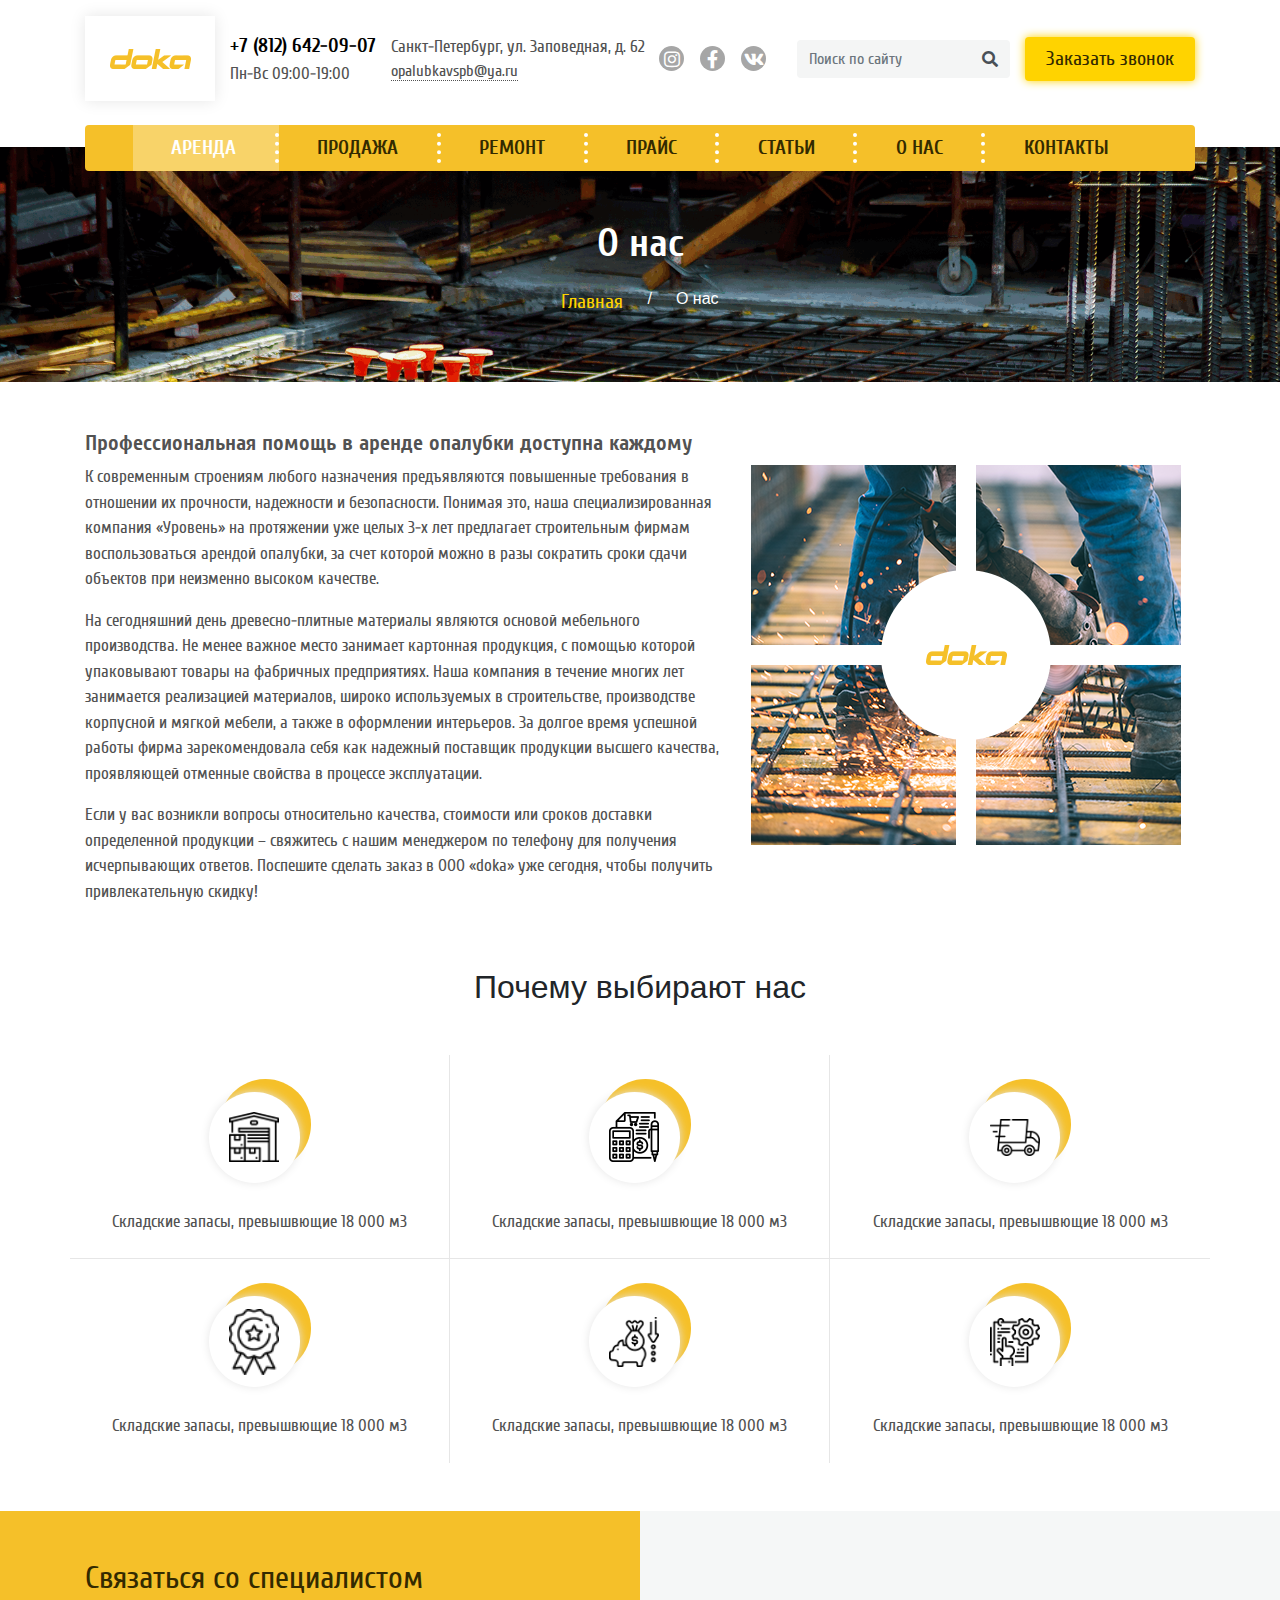
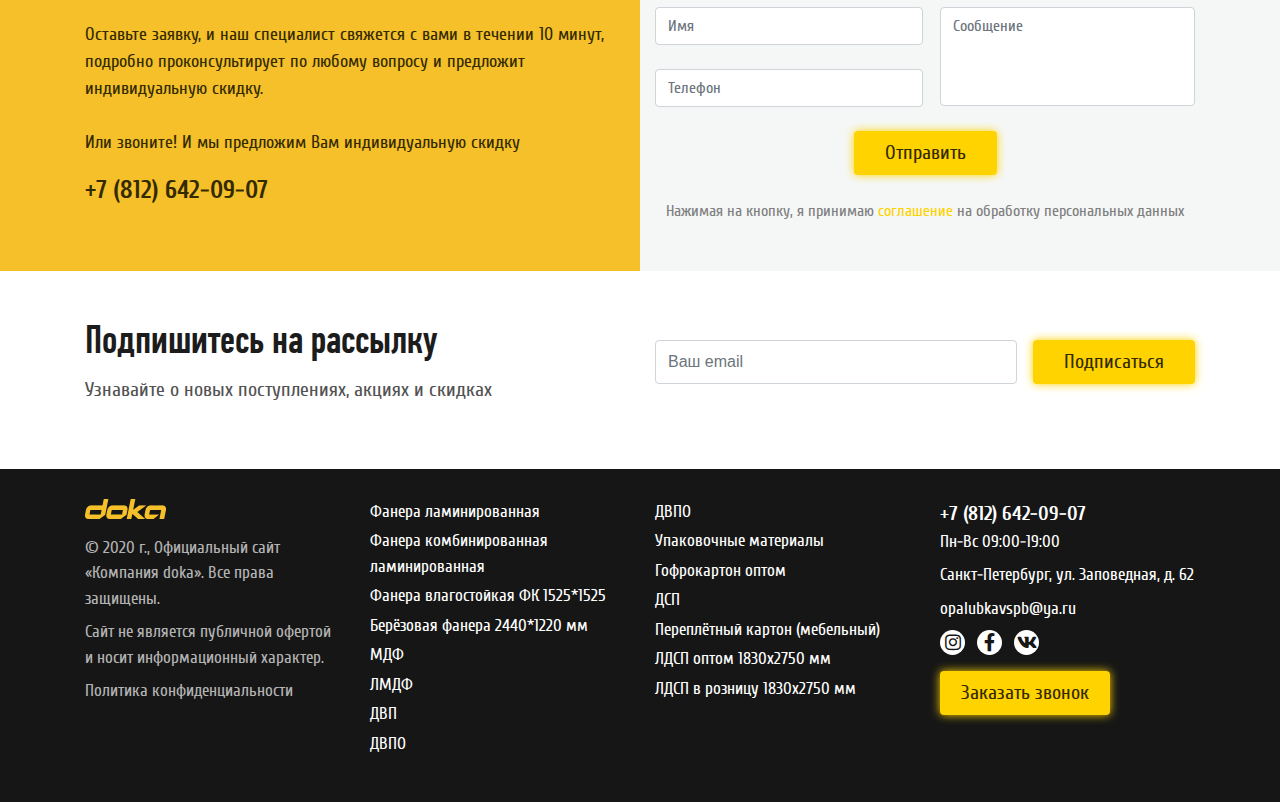
==== about_us.html @ 5339aeed "about v_1+" ====
<!DOCTYPE html>
<html lang="en">
<head>
    <meta charset="utf-8">
    <meta name="viewport" content="width=device-width, initial-scale=1, shrink-to-fit=no">
    <title>About Us</title>
    <link rel="stylesheet" href="css/bootstrap.min.css">
    <link rel="stylesheet" href="css/fonts.css">
    <link rel="stylesheet" href="css/font-awesome.css">
    <link rel="stylesheet" href="css/inner-header.css">
    <link rel="stylesheet" href="css/banner-inner.css">
    <link rel="stylesheet" href="css/text1.css">
    <link rel="stylesheet" href="css/icons.css">
    <link rel="stylesheet" href="css/contact-form.css">
    <link rel="stylesheet" href="css/subscribe.css">
    <link rel="stylesheet" href="css/footer.css">
    <link rel="stylesheet" href="css/media.css">
    <link rel="stylesheet" href="plugins/OwlCarousel2-2.3.4/dist/assets/owl.carousel.min.css">
    <script src="https://code.jquery.com/jquery-3.3.1.slim.min.js" integrity="sha384-q8i/X+965DzO0rT7abK41JStQIAqVgRVzpbzo5smXKp4YfRvH+8abtTE1Pi6jizo" crossorigin="anonymous"></script>
    <script src="https://cdnjs.cloudflare.com/ajax/libs/popper.js/1.14.3/umd/popper.min.js" integrity="sha384-ZMP7rVo3mIykV+2+9J3UJ46jBk0WLaUAdn689aCwoqbBJiSnjAK/l8WvCWPIPm49" crossorigin="anonymous"></script>
</head>
<body>
<header>
    <div class="container">
        <div class="d-flex justify-content-between flex-wrap flex-row flex-column flex-xl-row flex-lg-row flex-md-row mb-3 pt-3">
            <div class="header-inner-logo mb-2">
                <img src="img/header-logo-inner.png" alt="logo" class="img-fluid mx-auto d-block">
            </div>
            <div class="align-self-center mb-2">
                <a href="tel:+7 (812) 642-09-07" class="number-head text-decoration-none">+7 (812) 642-09-07</a>
                <p class="mb-0">Пн-Вс 09:00-19:00</p>
            </div>
            <div class="align-self-center mb-2 text-center text-xl-left text-lg-left text-md-left">
                <p class="mb-0 ">Санкт-Петербург, ул. Заповедная, д. 62</p>
                <a href="mailto:opalubkavspb@ya.ru" class="link-grey-header-dots mt-1">opalubkavspb@ya.ru</a>
            </div>
            <div class="align-self-center mb-2">
                <ul class="list-unstyled list-inline d-flex align-items-center mb-0 flex-grow-1 flex-shrink-1  justify-content-xl-end justify-content-lg-end">
                    <li class="list-inline-item header-inner-social-links d-flex align-items-center justify-content-center mr-3">
                        <a href="#"><i class="fab fa-instagram "></i></a>
                    </li>
                    <li class="list-inline-item header-inner-social-links d-flex align-items-center justify-content-center mr-3">
                        <a href="#"><i class="fab fa-facebook-f "></i></a>
                    </li>
                    <li class="list-inline-item header-inner-social-links d-flex align-items-center justify-content-center mr-3">
                        <a href="#"><i class="fab fa-vk "></i></a>
                    </li>
                </ul>
            </div>
            <div class="align-self-center mb-2">
                <form class="form-inline my-2 my-lg-0 flex-grow-1 flex-shrink-1">
                    <div class="input-group md-form form-sm form-2 pl-0 w-100">
                        <input class="form-control my-0 py-1 amber-border" type="text" placeholder="Поиск по сайту" aria-label="Поиск по сайту">
                        <div class="input-group-append">
                            <span class="input-group-text amber lighten-3" id="search">
                                <i class="fas fa-search text-grey" aria-hidden="true"></i>
                            </span>
                        </div>
                    </div>
                </form>
            </div>
            <div class="align-self-center mb-2">
                <button class="btn btn-get-call ml-lg-auto float-lg-right float-md-none float-sm-none float-xs-none" >
                    Заказать звонок
                </button>
            </div>
        </div>

    </div>
</header>
<!--Section Banner-inner-->
<section class="section-banner-inner position-relative" >
    <div class="overlay"></div>
    <div class="container">
        <div class="nav-wrap rounded">
            <nav class="navbar-expand-md top-menu rounded justify-content-around pl-5 pr-5">
                <button class="navbar-toggler" type="button" data-toggle="collapse" data-target="#navbarTogglerHeader3" aria-controls="navbarTogglerHeader2" aria-expanded="false" aria-label="Toggle navigation">
                    <i class="fas fa-bars"></i>
                </button>
                <ul class="nav collapse navbar-collapse" id="navbarTogglerHeader3">
                    <li class="nav-item pt-2 pb-2 active">
                        <a href="#" class="nav-link mx-auto p-0">Аренда</a>
                    </li>
                    <li class="nav-item pt-2 pb-2">
                        <a href="#" class="nav-link mx-auto p-0">Продажа</a>
                    </li>
                    <li class="nav-item pt-2 pb-2">
                        <a href="#" class="nav-link mx-auto p-0">Ремонт</a>
                    </li>
                    <li class="nav-item pt-2 pb-2">
                        <a href="#" class="nav-link mx-auto p-0">Прайс</a>
                    </li>
                    <li class="nav-item pt-2 pb-2">
                        <a href="#" class="nav-link mx-auto p-0">Статьи</a>
                    </li>
                    <li class="nav-item pt-2 pb-2">
                        <a href="#" class="nav-link mx-auto p-0">О нас</a>
                    </li>
                    <li class="nav-item pt-2 pb-2">
                        <a href="#" class="nav-link mx-auto p-0">Контакты</a>
                    </li>
                </ul>

            </nav>
        </div>
        <h2 class="text-center mt-5">О нас</h2>
        <ol class="breadcrumb justify-content-center breadcrumb-banner">
            <li class="breadcrumb-item mr-3"><a href="#">Главная</a></li>
            <li class="breadcrumb-item active">О нас</li>
        </ol>
    </div>

</section>
<!--Section Banner-inner END-->

<!--SECTION Text-->
<section class="text">
    <div class="container mt-5">
        <h4>Профессиональная помощь в аренде опалубки доступна каждому</h4>
        <div class="row mb-5">
            <div class="col-xl-7">
                <p>К современным строениям любого назначения предъявляются повышенные требования в отношении их прочности, надежности и безопасности. Понимая это, наша специализированная компания «Уровень» на протяжении уже целых 3-х лет предлагает строительным фирмам воспользоваться арендой опалубки, за счет которой можно в разы сократить сроки сдачи объектов при неизменно высоком качестве.</p>
                <p>На сегодняшний день древесно-плитные материалы являются основой мебельного производства. Не менее важное место занимает картонная продукция, с помощью которой упаковывают товары на фабричных предприятиях. Наша компания в течение многих лет занимается реализацией материалов, широко используемых в строительстве, производстве корпусной и мягкой мебели, а также в оформлении интерьеров. За долгое время успешной работы фирма зарекомендовала себя как надежный поставщик продукции высшего качества, проявляющей отменные свойства в процессе эксплуатации.</p>
                <p>Если у вас возникли вопросы относительно качества, стоимости или сроков доставки определенной продукции – свяжитесь с нашим менеджером по телефону для получения исчерпывающих ответов. Поспешите сделать заказ в ООО «doka» уже сегодня, чтобы получить привлекательную скидку!</p>
            </div>
            <div class="col-xl-5">
                <img src="img/text2.png" alt="doka" class="img-fluid">
            </div>
        </div>
    </div>
</section>
<!--SECTION Text END-->

<!--SECTION Icons-->
<section class="section-icons">
    <div class="container mt-5 mb-5">
        <h2 class="text-center mt-5 mb-5">Почему выбирают нас</h2>
        <div class="row mt-4">
            <div class="icons-centered-border col-xl-12 col-md-6">
                <div class="row">
                    <div class="col-xl-4 col-lg-12 col-md-12 col-sm-12">
                        <div class="circle-container mx-auto position-relative mt-4">
                            <div class="circle-yellow"></div>
                            <div class="circle-white">
                                <img src="img/icon-1.png" alt="icon" class="d-block mx-auto my-auto">
                            </div>
                        </div>
                        <p class="text-center mb-4">Складские запасы, превышвющие 18 000 м3</p>
                    </div>
                    <div class="col-xl-4 col-lg-12 col-md-12 col-sm-12">
                        <div class="circle-container mx-auto position-relative mt-4">
                            <div class="circle-yellow"></div>
                            <div class="circle-white">
                                <img src="img/icon-2.png" alt="icon" class="d-block mx-auto my-auto">
                            </div>
                        </div>
                        <p class="text-center mb-4">Складские запасы, превышвющие 18 000 м3</p>
                    </div>
                    <div class="col-xl-4 col-lg-12 col-md-12 col-sm-12">
                        <div class="circle-container mx-auto position-relative mt-4">
                            <div class="circle-yellow"></div>
                            <div class="circle-white">
                                <img src="img/icon-3.png" alt="icon" class="d-block mx-auto my-auto">
                            </div>
                        </div>
                        <p class="text-center mb-4">Складские запасы, превышвющие 18 000 м3</p>
                    </div>
                </div>

            </div>

            <div class="icons-centered-border col-xl-12 col-md-6">
                <div class="row">
                    <div class="col-xl-4 col-lg-12 col-md-12 col-sm-12">
                        <div class="circle-container mx-auto position-relative mt-4">
                            <div class="circle-yellow"></div>
                            <div class="circle-white">
                                <img src="img/icon-4.png" alt="icon" class="d-block mx-auto my-auto">
                            </div>
                        </div>
                        <p class="text-center mb-4">Складские запасы, превышвющие 18 000 м3</p>
                    </div>
                    <div class="col-xl-4 col-lg-12 col-md-12 col-sm-12">
                        <div class="circle-container mx-auto position-relative mt-4">
                            <div class="circle-yellow"></div>
                            <div class="circle-white">
                                <img src="img/icon-5.png" alt="icon" class="d-block mx-auto my-auto">
                            </div>
                        </div>
                        <p class="text-center mb-4">Складские запасы, превышвющие 18 000 м3</p>
                    </div>
                    <div class="col-xl-4 col-lg-12 col-md-12 col-sm-12">
                        <div class="circle-container mx-auto position-relative mt-4">
                            <div class="circle-yellow"></div>
                            <div class="circle-white">
                                <img src="img/icon-6.png" alt="icon" class="d-block mx-auto my-auto">
                            </div>
                        </div>
                        <p class="text-center mb-4">Складские запасы, превышвющие 18 000 м3</p>
                    </div>
                </div>
            </div>
        </div>
    </div>
</section>
<!--SECTION Icons END-->

<!--SECTION Contact-form-->
<section class="section-contact-form">
    <div class="container">
        <div class="row">
            <div class="col-xl-6 col-lg-6 col-md-6 col-sm-12 cf-yellow">
                <h2 class="mt-5 mb-4">Связаться со специалистом</h2>
                <p class="mb-3">Оставьте  заявку, и наш специалист свяжется с вами в течении 10 минут, подробно проконсультирует по любому вопросу и предложит индивидуальную скидку.
                    <br><br>
                    Или звоните! И мы предложим Вам индивидуальную скидку
                </p>
                <p class="mb-5"><b>+7 (812) 642-09-07</b></p>
            </div>
            <div class="col-xl-6 col-lg-6 col-md-6 col-sm-12 cf-white  mt-sm-5 mt-xs-5">
                <form action="/action_page.php" class="mt-5 mb-5">
                    <div class="row justify-content-around">
                        <div class="col-xl-6">
                            <div class="form-group mb-4">
                                <input type="text" class="form-control" id="name" placeholder="Имя">
                            </div>
                            <div class="form-group mt-4">
                                <input type="text" class="form-control" id="phone" placeholder="Телефон">
                            </div>
                        </div>
                        <div class="col-xl-6">
                            <div class="form-group">
                                <textarea class="form-control" id="comment" rows="3" placeholder="Сообщение"></textarea>
                            </div>
                        </div>
                    </div>
                    <button type="submit" class="btn btn-contact-form d-block mx-auto mt-2 mb-4">Отправить</button>
                    <p>Нажимая на кнопку, я принимаю <a href="#">соглашение</a> на обработку персональных данных</p>
                </form>


            </div>
        </div>
    </div>
</section>
<!--SECTION Contact-form END-->

<!--SECTION Subscribe-->
<section class="section-subscribe pt-5 pb-5">
    <div class="container">
        <div class="row">
            <div class="col-xl-6">
                <h2>Подпишитесь на рассылку</h2>
                <p>Узнавайте о новых поступлениях, акциях и скидках</p>
            </div>
            <div class="col-xl-6  align-self-center">
                <form action="/" class="form">
                    <div class="input-group">
                        <input name="email" type="email" class="form-control rounded" id="email" placeholder="Ваш email">
                        <button type="submit" class="btn btn-subscribe ml-3">Подписаться</button>
                    </div>
                    <div class="form-group">

                    </div>
                </form>
            </div>
        </div>



    </div>
</section>
<!--SECTION Subscribe END-->

<footer class="page-footer">
    <div class="container">
        <div class="row">
            <div class="col-lg-3 footer-company">
                <img src="img/logo-footer.png" alt="logo" class="footer-logo mb-3" width="81" height="20">
                <p class="mb-2">© 2020 г., Официальный сайт «Компания doka». Все права защищены.</p>
                <p class="mb-2">Сайт не является публичной офертой и носит информационный характер.</p>
                <p class="mb-2">Политика конфиденциальности</p>
            </div>
            <div class="col-lg-3">

                <ul class="list-unstyled white-to-yellow">
                    <li class="mb-1">
                        <a href="#!">Фанера ламинированная</a>
                    </li>
                    <li class="mb-1">
                        <a href="#!">Фанера комбинированная ламинированная</a>
                    </li>
                    <li class="mb-1">
                        <a href="#!">Фанера влагостойкая ФК 1525*1525</a>
                    </li>
                    <li class="mb-1">
                        <a href="#!">Берёзовая фанера 2440*1220 мм</a>
                    </li>
                    <li class="mb-1">
                        <a href="#!">МДФ</a>
                    </li>
                    <li class="mb-1">
                        <a href="#!">ЛМДФ</a>
                    </li>
                    <li class="mb-1">
                        <a href="#!">ДВП</a>
                    </li>
                    <li class="mb-1">
                        <a href="#!">ДВПО</a>
                    </li>
                </ul>
            </div>
            <div class="col-lg-3">

                <ul class="list-unstyled white-to-yellow">
                    <li class="mb-1">
                        <a href="#!">ДВПО</a>
                    </li>
                    <li class="mb-1">
                        <a href="#!">Упаковочные материалы</a>
                    </li>
                    <li class="mb-1">
                        <a href="#!">Гофрокартон оптом</a>
                    </li>
                    <li class="mb-1">
                        <a href="#!">ДСП</a>
                    </li>
                    <li class="mb-1">
                        <a href="#!">Переплётный картон (мебельный)</a>
                    </li>
                    <li class="mb-1">
                        <a href="#!">ЛДСП оптом 1830х2750 мм</a>
                    </li>
                    <li class="mb-1">
                        <a href="#!">ЛДСП в розницу 1830х2750 мм</a>
                    </li>
                </ul>
            </div>
            <div class="col-lg-3">
                <a href="tel:+7 (812) 642-09-07" class="mb-2 number text-decoration-none">+7 (812) 642-09-07</a>
                <p class="mb-2">Пн-Вс 09:00-19:00</p>
                <p class="mb-2">Санкт-Петербург, ул. Заповедная, д. 62</p>
                <p class="mb-2 yellow-to-white"><a href="mailto:opalubkavspb@ya.ru">opalubkavspb@ya.ru</a></p>
                <ul class="list-unstyled list-inline mb-3">
                    <li class="list-inline-item footer-social-links d-inline-flex align-items-center justify-content-center">
                        <a href="#" ><i class="fab fa-instagram "></i></a>
                    </li>
                    <li class="list-inline-item footer-social-links d-inline-flex align-items-center justify-content-center">
                        <a href="#"><i class="fab fa-facebook-f "></i></a>
                    </li>
                    <li class="list-inline-item footer-social-links d-inline-flex align-items-center justify-content-center">
                        <a href="#"><i class="fab fa-vk "></i></a>
                    </li>
                </ul>
                <p>
                    <button class="btn btn-get-call">
                        Заказать звонок
                    </button>
                </p>
            </div>
        </div>
    </div>
</footer>
<script src="plugins/OwlCarousel2-2.3.4/dist/owl.carousel.min.js"></script>
<script type="application/javascript" src="plugins/slick-1.8.1/slick/slick.min.js"></script>
<script type="application/javascript" src="js/bootstrap.min.js"></script>
<script type="application/javascript" src="js/owl-sliderds.js"></script>
<script type="application/javascript" src="js/collapse.js"></script>
<script type="application/javascript" src="js/slick-sliders.js"></script>
<script type="application/javascript" src="js/fieldsets.js"></script>
<script type="application/javascript" src="js/nav-concat.js"></script>
</body>
</html>
---- css/fonts.css ----
@font-face {
    font-family: 'Cuprum';
    src: url('../fonts/Cuprum-BoldItalic.eot');
    src: url('../fonts/Cuprum-BoldItalic.eot?#iefix') format('embedded-opentype'),
        url('../fonts/Cuprum-BoldItalic.woff2') format('woff2'),
        url('../fonts/Cuprum-BoldItalic.woff') format('woff'),
        url('../fonts/Cuprum-BoldItalic.ttf') format('truetype'),
        url('../fonts/Cuprum-BoldItalic.svg#Cuprum-BoldItalic') format('svg');
    font-weight: bold;
    font-style: italic;
    font-display: swap;
}

@font-face {
    font-family: 'Cuprum';
    src: url('../fonts/Cuprum-Bold.eot');
    src: url('../fonts/Cuprum-Bold.eot?#iefix') format('embedded-opentype'),
        url('../fonts/Cuprum-Bold.woff2') format('woff2'),
        url('../fonts/Cuprum-Bold.woff') format('woff'),
        url('../fonts/Cuprum-Bold.ttf') format('truetype'),
        url('../fonts/Cuprum-Bold.svg#Cuprum-Bold') format('svg');
    font-weight: bold;
    font-style: normal;
    font-display: swap;
}

@font-face {
    font-family: 'Cuprum';
    src: url('../fonts/Cuprum-Italic.eot');
    src: url('../fonts/Cuprum-Italic.eot?#iefix') format('embedded-opentype'),
        url('../fonts/Cuprum-Italic.woff2') format('woff2'),
        url('../fonts/Cuprum-Italic.woff') format('woff'),
        url('../fonts/Cuprum-Italic.ttf') format('truetype'),
        url('../fonts/Cuprum-Italic.svg#Cuprum-Italic') format('svg');
    font-weight: normal;
    font-style: italic;
    font-display: swap;
}

@font-face {
    font-family: 'Cuprum';
    src: url('../fonts/Cuprum.eot');
    src: url('../fonts/Cuprum.eot?#iefix') format('embedded-opentype'),
        url('../fonts/Cuprum.woff2') format('woff2'),
        url('../fonts/Cuprum.woff') format('woff'),
        url('../fonts/Cuprum.ttf') format('truetype'),
        url('../fonts/Cuprum.svg#Cuprum') format('svg');
    font-weight: normal;
    font-style: normal;
    font-display: swap;
}

@font-face {
    font-family: 'PF Din Text Comp Pro';
    src: url('../fonts/PFDinTextCompPro-Bold.eot');
    src: url('../fonts/PFDinTextCompPro-Bold.eot?#iefix') format('embedded-opentype'),
        url('../fonts/PFDinTextCompPro-Bold.woff2') format('woff2'),
        url('../fonts/PFDinTextCompPro-Bold.woff') format('woff'),
        url('../fonts/PFDinTextCompPro-Bold.ttf') format('truetype'),
        url('../fonts/PFDinTextCompPro-Bold.svg#PFDinTextCompPro-Bold') format('svg');
    font-weight: bold;
    font-style: normal;
    font-display: swap;
}

@font-face {
    font-family: 'PF Din Text Comp Pro';
    src: url('../fonts/PFDinTextCompPro-Light.eot');
    src: url('../fonts/PFDinTextCompPro-Light.eot?#iefix') format('embedded-opentype'),
        url('../fonts/PFDinTextCompPro-Light.woff2') format('woff2'),
        url('../fonts/PFDinTextCompPro-Light.woff') format('woff'),
        url('../fonts/PFDinTextCompPro-Light.ttf') format('truetype'),
        url('../fonts/PFDinTextCompPro-Light.svg#PFDinTextCompPro-Light') format('svg');
    font-weight: 300;
    font-style: normal;
    font-display: swap;
}

@font-face {
    font-family: 'PF Din Text Comp Pro';
    src: url('../fonts/PFDinTextCompPro-LightItalic.eot');
    src: url('../fonts/PFDinTextCompPro-LightItalic.eot?#iefix') format('embedded-opentype'),
        url('../fonts/PFDinTextCompPro-LightItalic.woff2') format('woff2'),
        url('../fonts/PFDinTextCompPro-LightItalic.woff') format('woff'),
        url('../fonts/PFDinTextCompPro-LightItalic.ttf') format('truetype'),
        url('../fonts/PFDinTextCompPro-LightItalic.svg#PFDinTextCompPro-LightItalic') format('svg');
    font-weight: 300;
    font-style: italic;
    font-display: swap;
}

@font-face {
    font-family: 'PF Din Text Comp Pro';
    src: url('../fonts/PFDinTextCompPro-Italic.eot');
    src: url('../fonts/PFDinTextCompPro-Italic.eot?#iefix') format('embedded-opentype'),
        url('../fonts/PFDinTextCompPro-Italic.woff2') format('woff2'),
        url('../fonts/PFDinTextCompPro-Italic.woff') format('woff'),
        url('../fonts/PFDinTextCompPro-Italic.ttf') format('truetype'),
        url('../fonts/PFDinTextCompPro-Italic.svg#PFDinTextCompPro-Italic') format('svg');
    font-weight: normal;
    font-style: italic;
    font-display: swap;
}

@font-face {
    font-family: 'PF Din Text Comp Pro';
    src: url('../fonts/PFDinTextCompPro-BoldItalic.eot');
    src: url('../fonts/PFDinTextCompPro-BoldItalic.eot?#iefix') format('embedded-opentype'),
        url('../fonts/PFDinTextCompPro-BoldItalic.woff2') format('woff2'),
        url('../fonts/PFDinTextCompPro-BoldItalic.woff') format('woff'),
        url('../fonts/PFDinTextCompPro-BoldItalic.ttf') format('truetype'),
        url('../fonts/PFDinTextCompPro-BoldItalic.svg#PFDinTextCompPro-BoldItalic') format('svg');
    font-weight: bold;
    font-style: italic;
    font-display: swap;
}

@font-face {
    font-family: 'Cuprum';
    src: url('../fonts/Cuprum-Regular.eot');
    src: url('../fonts/Cuprum-Regular.eot?#iefix') format('embedded-opentype'),
        url('../fonts/Cuprum-Regular.woff2') format('woff2'),
        url('../fonts/Cuprum-Regular.woff') format('woff'),
        url('../fonts/Cuprum-Regular.ttf') format('truetype'),
        url('../fonts/Cuprum-Regular.svg#Cuprum-Regular') format('svg');
    font-weight: normal;
    font-style: normal;
    font-display: swap;
}

@font-face {
    font-family: 'PF Din Text Comp Pro';
    src: url('../fonts/PFDinTextCompPro-MediumItalic.eot');
    src: url('../fonts/PFDinTextCompPro-MediumItalic.eot?#iefix') format('embedded-opentype'),
        url('../fonts/PFDinTextCompPro-MediumItalic.woff2') format('woff2'),
        url('../fonts/PFDinTextCompPro-MediumItalic.woff') format('woff'),
        url('../fonts/PFDinTextCompPro-MediumItalic.ttf') format('truetype'),
        url('../fonts/PFDinTextCompPro-MediumItalic.svg#PFDinTextCompPro-MediumItalic') format('svg');
    font-weight: 500;
    font-style: italic;
    font-display: swap;
}

@font-face {
    font-family: 'PF Din Text Comp Pro X';
    src: url('../fonts/PFDinTextCompPro-XThinItalic.eot');
    src: url('../fonts/PFDinTextCompPro-XThinItalic.eot?#iefix') format('embedded-opentype'),
        url('../fonts/PFDinTextCompPro-XThinItalic.woff2') format('woff2'),
        url('../fonts/PFDinTextCompPro-XThinItalic.woff') format('woff'),
        url('../fonts/PFDinTextCompPro-XThinItalic.ttf') format('truetype'),
        url('../fonts/PFDinTextCompPro-XThinItalic.svg#PFDinTextCompPro-XThinItalic') format('svg');
    font-weight: 100;
    font-style: italic;
    font-display: swap;
}

@font-face {
    font-family: 'PF Din Text Comp Pro';
    src: url('../fonts/PFDinTextCompPro-Medium.eot');
    src: url('../fonts/PFDinTextCompPro-Medium.eot?#iefix') format('embedded-opentype'),
        url('../fonts/PFDinTextCompPro-Medium.woff2') format('woff2'),
        url('../fonts/PFDinTextCompPro-Medium.woff') format('woff'),
        url('../fonts/PFDinTextCompPro-Medium.ttf') format('truetype'),
        url('../fonts/PFDinTextCompPro-Medium.svg#PFDinTextCompPro-Medium') format('svg');
    font-weight: 500;
    font-style: normal;
    font-display: swap;
}

@font-face {
    font-family: 'PF Din Text Comp Pro';
    src: url('../fonts/PFDinTextCompPro-Regular.eot');
    src: url('../fonts/PFDinTextCompPro-Regular.eot?#iefix') format('embedded-opentype'),
        url('../fonts/PFDinTextCompPro-Regular.woff2') format('woff2'),
        url('../fonts/PFDinTextCompPro-Regular.woff') format('woff'),
        url('../fonts/PFDinTextCompPro-Regular.ttf') format('truetype'),
        url('../fonts/PFDinTextCompPro-Regular.svg#PFDinTextCompPro-Regular') format('svg');
    font-weight: normal;
    font-style: normal;
    font-display: swap;
}

@font-face {
    font-family: 'PF Din Text Comp Pro';
    src: url('../fonts/PFDinTextCompPro-Thin.eot');
    src: url('../fonts/PFDinTextCompPro-Thin.eot?#iefix') format('embedded-opentype'),
        url('../fonts/PFDinTextCompPro-Thin.woff2') format('woff2'),
        url('../fonts/PFDinTextCompPro-Thin.woff') format('woff'),
        url('../fonts/PFDinTextCompPro-Thin.ttf') format('truetype'),
        url('../fonts/PFDinTextCompPro-Thin.svg#PFDinTextCompPro-Thin') format('svg');
    font-weight: 100;
    font-style: normal;
    font-display: swap;
}

@font-face {
    font-family: 'PF Din Text Comp Pro';
    src: url('../fonts/PFDinTextCompPro-ThinItalic.eot');
    src: url('../fonts/PFDinTextCompPro-ThinItalic.eot?#iefix') format('embedded-opentype'),
        url('../fonts/PFDinTextCompPro-ThinItalic.woff2') format('woff2'),
        url('../fonts/PFDinTextCompPro-ThinItalic.woff') format('woff'),
        url('../fonts/PFDinTextCompPro-ThinItalic.ttf') format('truetype'),
        url('../fonts/PFDinTextCompPro-ThinItalic.svg#PFDinTextCompPro-ThinItalic') format('svg');
    font-weight: 100;
    font-style: italic;
    font-display: swap;
}

@font-face {
    font-family: 'PF Din Text Comp Pro X';
    src: url('../fonts/PFDinTextCompPro-XThin.eot');
    src: url('../fonts/PFDinTextCompPro-XThin.eot?#iefix') format('embedded-opentype'),
        url('../fonts/PFDinTextCompPro-XThin.woff2') format('woff2'),
        url('../fonts/PFDinTextCompPro-XThin.woff') format('woff'),
        url('../fonts/PFDinTextCompPro-XThin.ttf') format('truetype'),
        url('../fonts/PFDinTextCompPro-XThin.svg#PFDinTextCompPro-XThin') format('svg');
    font-weight: 100;
    font-style: normal;
    font-display: swap;
}

@font-face {
    font-family: 'PF Din Text Comp Pro XBlack';
    src: url('../fonts/PFDinTextCompPro-XBlackItalic.eot');
    src: url('../fonts/PFDinTextCompPro-XBlackItalic.eot?#iefix') format('embedded-opentype'),
        url('../fonts/PFDinTextCompPro-XBlackItalic.woff2') format('woff2'),
        url('../fonts/PFDinTextCompPro-XBlackItalic.woff') format('woff'),
        url('../fonts/PFDinTextCompPro-XBlackItalic.ttf') format('truetype'),
        url('../fonts/PFDinTextCompPro-XBlackItalic.svg#PFDinTextCompPro-XBlackItalic') format('svg');
    font-weight: 900;
    font-style: italic;
    font-display: swap;
}

@font-face {
    font-family: 'PF Din Text Comp Pro XBlack';
    src: url('../fonts/PFDinTextCompPro-XBlack.eot');
    src: url('../fonts/PFDinTextCompPro-XBlack.eot?#iefix') format('embedded-opentype'),
        url('../fonts/PFDinTextCompPro-XBlack.woff2') format('woff2'),
        url('../fonts/PFDinTextCompPro-XBlack.woff') format('woff'),
        url('../fonts/PFDinTextCompPro-XBlack.ttf') format('truetype'),
        url('../fonts/PFDinTextCompPro-XBlack.svg#PFDinTextCompPro-XBlack') format('svg');
    font-weight: 900;
    font-style: normal;
    font-display: swap;
}
---- css/inner-header.css ----
header{
    font-family: 'Cuprum';
    font-style: normal;
    font-weight: normal;
}
header p{
    color: #525252;
    font-size: 17px;
}
header input{
    border: 0!important;
    background-color: #F4F5F5!important;
}
span#search{
    background-color: #F4F5F5;
    border: 0;
}
.header-inner-social-links{
    position: relative;
    background: #A6A6A6;
    border-radius: 50%;
    text-align: center;
    vertical-align: middle;
    width: 25px;
    height: 25px;

}
.header-inner-social-links i{
    color: white;
    font-size: 18px;
    line-height: 2;
}
.header-inner-social-links:hover{
    background: #F6C02A;
}
.header-inner-logo{
    box-shadow: 0 0 15px #e6e6e6;
}
.number-head{
    color:#000000;
    font-size: 20px;
    font-weight: bold;
}
.link-grey-header-dots{
    border-bottom: 1px dotted #525252;
    color: #525252;
}
.link-grey-header-dot:hover{
    border-bottom: 1px dotted #ffd300;
    color: #ffd300;
}
---- css/banner-inner.css ----
/*Banner inner*/

.section-banner-inner {
    z-index: 1;
    background-image: url(../img/banner-inner.png);
    background-repeat: no-repeat;
    background-size: cover;
    min-height: 257px;
    background-position: 0 22px;
}
/*.section-banner-inner .overlay{*/
/*    background-color: rgba(0,0,0,.3);*/
/*    width: 100%;*/
/*    height: calc(100% - 22px);*/
/*    bottom: 0;*/
/*    position: absolute;*/
/*}*/
.section-banner-inner h2{
    font-family: 'Cuprum';
    font-style: normal;
    font-weight: bold;
    color: white;
    font-size: 40px;
}
.nav-wrap{
    background-color: #F5C029;
}
.top-menu{
    text-transform: uppercase;
}
.top-menu li.nav-item {
    display: flex;
    flex-grow: 1;
    flex-shrink: 1;

}
.top-menu li.nav-item:after{
    content: '';
    width: 4px;
    vertical-align: center;
    border-right: 4px dotted white;
}
.top-menu li{
    background-color: #F5C029;
}

.top-menu li.nav-item:last-child:after{
    display: none;
}
.top-menu li.active {
    background-color: rgba(255,255,255,0.3);
}
.top-menu li:hover{
    background-color: rgba(255,255,255,0.3);
}
.top-menu li.active > a {
    color: white!important;
}


.top-menu a{
    font-family: 'Cuprum';
    font-style: normal;
    font-weight: bold;
    font-size: 20px;
    color: #332A00;
}
.breadcrumb{
    background-color: transparent!important;

}
.breadcrumb a{
    font-family: 'Cuprum';
    font-style: normal;
    font-weight: normal;
    font-size: 20px;
    color: #FFD300;
    text-decoration: none;
}
.breadcrumb-item + .active{
    color: white;
}
.breadcrumb-banner{
    position: relative;
    top: calc(50% - 30px);
    left: 0;
    right: 0;

}
.breadcrumb-item+.breadcrumb-item::before{
    color: white;
    padding-right: 1.5rem;
}
---- css/text1.css ----
/*Text*/
.text h4{
    font-family: 'Cuprum';
    font-style: normal;
    font-weight: bold;
    font-size: 22px;
    color: #525252;
}
.text p{
    font-family: 'Cuprum';
    font-style: normal;
    font-weight: 500;
    font-size: 17px;
    color: #525252;
}
.text a{
    color: #f5c029 ;
    text-decoration: underline;
}
---- css/icons.css ----
/*Icons*/
.section-icons p{
    font-family: 'Cuprum';
    font-style: normal;
    font-weight: 500;
    font-size: 17px;
    color: #525252;
}
.circle-container{
    display: block;
    width: 102px;
    height: 130px;
}
.circle-yellow{
    background: #F5C029;
    width: 91px;
    height: 91px;
    border-radius: 50%;
    margin-left: auto;
    position:relative;

}
.circle-white{
    background: white;
    width: 91px;
    height: 91px;
    border-radius: 50%;
    position:relative;
    top: -78px;
    margin-right: auto;
    box-shadow: 0 0 10px #e6e6e6;
}
.circle-white img{
    width: 50px;
    position: absolute;
    top: 0;
    left: 0;
    right: 0;
    bottom: 0;
}
.icons-centered-border:first-child > .row > div{
    border-right: 1px solid #e6e6e6;
    border-bottom: 1px solid #e6e6e6;
}
.icons-centered-border:last-child > .row > div{
    border-right: 1px solid #e6e6e6;
}
.icons-centered-border:first-child > .row > div:first-child{
    border-right: 1px solid #e6e6e6;
    border-bottom: 1px solid #e6e6e6;
}
.icons-centered-border:first-child > .row > div:last-child{
    border-bottom: 1px solid #e6e6e6;
    border-right: none;
}
.icons-centered-border:last-child > .row > div:last-child{
    border-right: none;
}
---- css/contact-form.css ----
/*Contact form*/
.section-contact-form{
    background: linear-gradient(to right, #F5C029 50%, #F5F7F7 50%);
    font-family: 'Cuprum';
}
.section-contact-form h2{
    color: #332A00;
    font-weight: 500;
}
.section-contact-form p{
    font-family: 'Cuprum';
    font-style: normal;
    font-weight: normal;
    font-size: 18px;
    color: #332A00;
}
.section-contact-form b{
    font-size: 25px;
}
.section-contact-form input[type=text]{
    min-width: 268px;
}
.section-contact-form textarea{
    min-height: 99px;
    box-sizing: border-box;
    -moz-box-sizing: border-box;
    -webkit-box-sizing: border-box;
    resize: none;
    outline: 0 none;
}

.btn-contact-form{
    font-family: 'Cuprum';
    font-style: normal;
    font-weight: normal;
    font-size: 20px;
    color: #332A00;
    max-width: 206px;
    background-color: #FFD300;
    padding-left: 30px;
    padding-right: 30px;
    box-shadow: 0px 0px 10px #ffd300;
}
.section-contact-form form p{
    font-family: 'Cuprum';
    font-style: normal;
    font-weight: normal;
    text-align: center;
    font-size: 16px;
    color: #808080;
}
.section-contact-form a{
    color: #ffd300;
}
---- css/subscribe.css ----
/*Subscribe*/
.section-subscribe h2{
    font-family: 'PF Din Text Comp Pro';
    font-size: 40px;
    font-weight: 500;
    font-style: normal;
    color:#1C1C1C;
    overflow-wrap: break-word;
}
.section-subscribe p{
    font-family: 'Cuprum';
    font-style: normal;
    font-weight: normal;
    font-size: 20px;
    color: #525252;
}
.section-subscribe .form-control{
    color: #525252;
    height: 44px;
}
.section-subscribe input[type=text]{
    font-family: 'Cuprum';
    font-style: normal;
    font-weight: normal;
    font-size: 16px;
}
.btn-subscribe{
    font-family: 'Cuprum';
    font-style: normal;
    font-weight: normal;
    font-size: 20px;
    color: #332A00;
    max-width: 206px;
    background-color: #FFD300;
    padding-left: 30px;
    padding-right: 30px;
    box-shadow: 0px 0px 10px #ffd300;
}
---- css/footer.css ----
/*Footer*/
footer{
    font-family: 'Cuprum';
    font-style: normal;
    font-weight: normal;
    background: #161616;
    padding-bottom: 30px;
    padding-top: 30px;
    color: white;

}
footer a{
    color: white;
    text-decoration: none;
    font-size: 17px;
}
footer a:hover{
    color: #F6C02A;
    text-decoration: none;
}
footer p{
    font-size: 17px;
}
.footer-company p{
    color: #B3B3B3;
}
.footer-social-links{
    position: relative;
    background: white;
    border-radius: 50%;
    text-align: center;
    vertical-align: middle;
    width: 25px;
    height: 25px;

}
.footer-social-links i{
    color: #161616;
    font-size: 18px;
    line-height: 2;
}
.footer-social-links:hover{
    background: #161616;
}
.footer-social-links:hover  i{
    color: white;
}

.btn-get-call{
    font-size: 20px;
    background: #ffd300;
    color: #332A00;
    box-shadow: 0px 0px 10px #ffd300;
    padding-left: 20px;
    padding-right: 20px;

}
.btn-get-call:hover{
    color: white;
}
.number{
    font-size: 20px;
    font-weight: bold;
}
.link-grey-dots{
    border-bottom: 1px dotted #525252;
    color: #525252;
}
.link-grey-dot:hover{
    border-bottom: 1px dotted #ffd300;
    color: #ffd300;
}
---- css/media.css ----
/*
 ##Device = Desktops
 ##Screen = 1281px to higher resolution desktops
*/
@media (min-width: 1201px) {

}

/*
 ##Device = Laptops, Desktops
 ##Screen = B/w 1025px to 1280px
*/
@media (max-width: 1200px) {
    .section-top-main-block-img{
        left: 0;
        top: 0;
    }
    .icons-centered-border > .row > div{
        border-right: 1px solid #e6e6e6!important;
        border-bottom: 1px solid #e6e6e6!important;
    }
}

/**/
@media (min-width: 990px) {
    .navbar .nav-item .dropdown-menu{ display: none; }
    .navbar .nav-item:hover .dropdown-menu{ display: block; }
    .navbar .nav-item .dropdown-menu{ margin-top:0; }


}
@media (max-width: 990px) {
    header .navbar {
        background-color: #F6C02A;
    }
}
/*
 ##Screen = B/w 768px to 1024px
*/
@media (max-width: 768px) {
    section-top-main-block-img{
        left: 0;
        top: 0;
    }
    .section-contact-form{
        background: none;

    }
    .section-banner-inner{
        background-position: 0 17px;
    }
    .section-contact-form .container{
        background: linear-gradient(to bottom, #F5C029 50%, #F5F7F7 50%);

    }

}

/*
 ##Device = Low Resolution Tablets, Mobiles (Landscape)
 ##Screen = B/w 481px to 767px
*/
@media (max-width: 400px) {
    .reviews-quotes{
        display: none;
    }
}

/*
 ##Device = Most of the Smartphones Mobiles (Portrait)
 ##Screen = B/w 320px to 479px
*/
@media (min-width: 320px) and (max-width: 480px) {

}
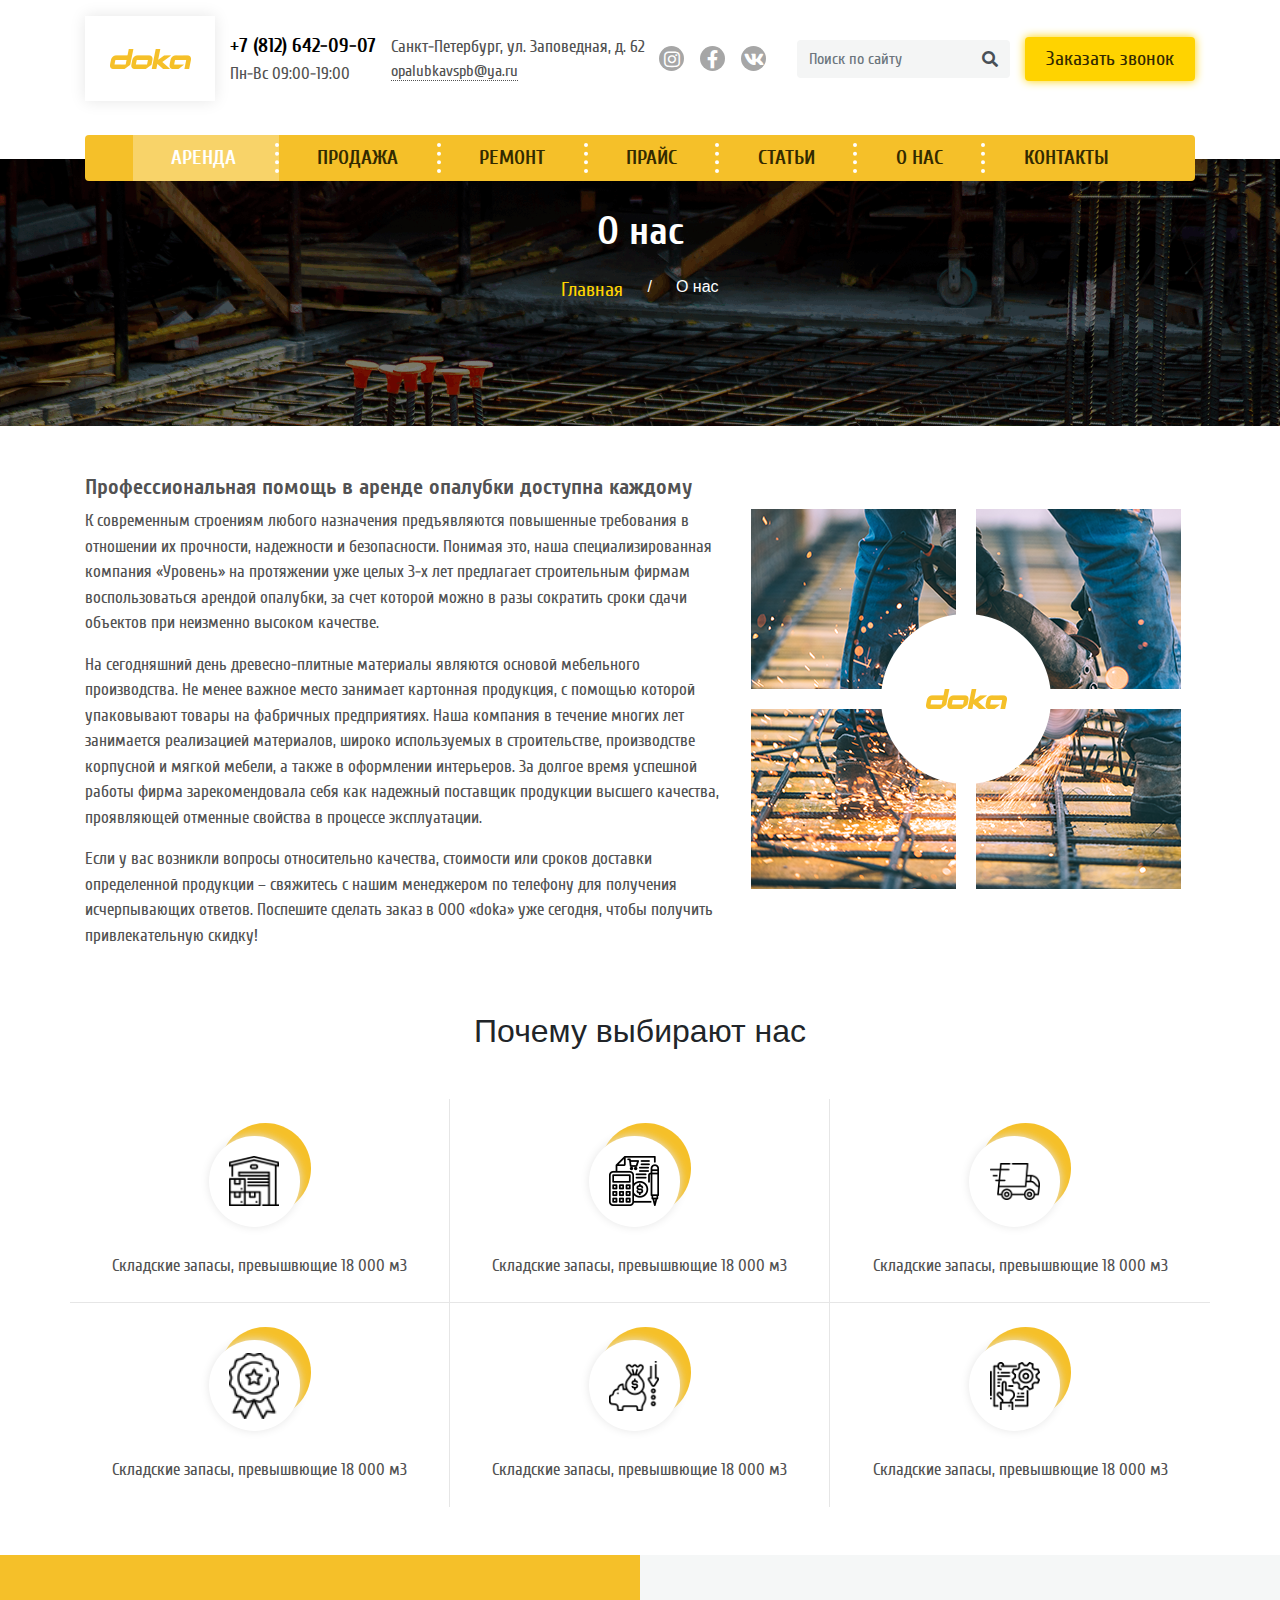
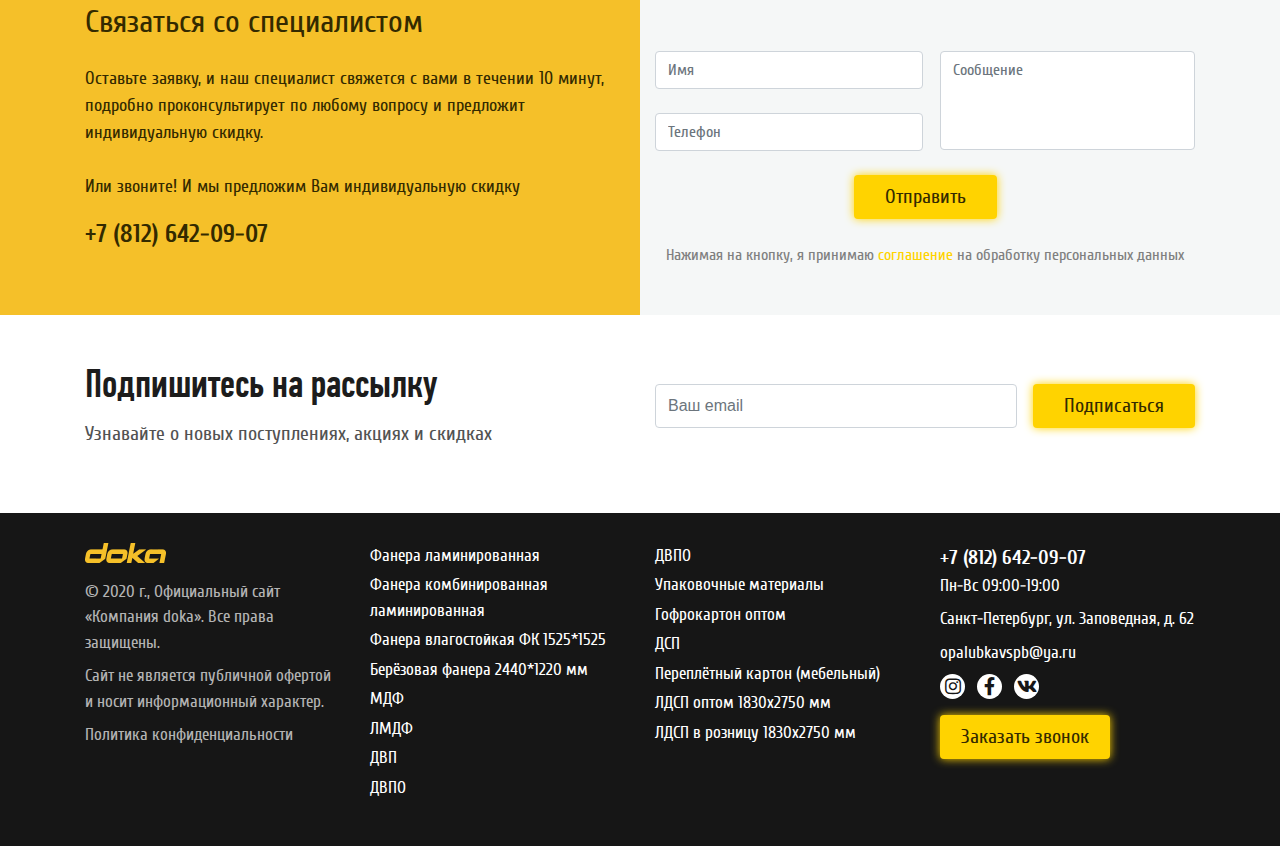
==== commit 75125857: "about full" ====
--- a/about_us.html
+++ b/about_us.html
@@ -22,13 +22,13 @@
 <body>
 <header>
     <div class="container">
-        <div class="d-flex justify-content-between flex-wrap flex-row flex-column flex-xl-row flex-lg-row flex-md-row mb-3 pt-3">
+        <div class="d-flex justify-content-between flex-wrap flex-row flex-column flex-xl-row flex-lg-row flex-md-row mb-5 pt-3">
             <div class="header-inner-logo mb-2">
                 <img src="img/header-logo-inner.png" alt="logo" class="img-fluid mx-auto d-block">
             </div>
             <div class="align-self-center mb-2">
                 <a href="tel:+7 (812) 642-09-07" class="number-head text-decoration-none">+7 (812) 642-09-07</a>
-                <p class="mb-0">Пн-Вс 09:00-19:00</p>
+                <p class="mb-0 text-center text-xl-left text-lg-left text-md-left">Пн-Вс 09:00-19:00</p>
             </div>
             <div class="align-self-center mb-2 text-center text-xl-left text-lg-left text-md-left">
                 <p class="mb-0 ">Санкт-Петербург, ул. Заповедная, д. 62</p>
@@ -65,45 +65,43 @@
                 </button>
             </div>
         </div>
-
+        <div class="nav-wrap rounded">
+            <nav class="navbar-expand-md top-menu rounded justify-content-around pl-5 pr-5">
+                <button class="navbar-toggler" type="button" data-toggle="collapse" data-target="#navbarTogglerHeader3" aria-controls="navbarTogglerHeader3" aria-expanded="false" aria-label="Toggle navigation">
+                    <i class="fas fa-bars"></i>
+                </button>
+                <ul class="nav collapse navbar-collapse " id="navbarTogglerHeader3">
+                    <li class="nav-item pt-2 pb-2 active">
+                        <a href="#" class="nav-link mx-auto p-0">Аренда</a>
+                    </li>
+                    <li class="nav-item pt-2 pb-2">
+                        <a href="#" class="nav-link mx-auto p-0">Продажа</a>
+                    </li>
+                    <li class="nav-item pt-2 pb-2">
+                        <a href="#" class="nav-link mx-auto p-0">Ремонт</a>
+                    </li>
+                    <li class="nav-item pt-2 pb-2">
+                        <a href="#" class="nav-link mx-auto p-0">Прайс</a>
+                    </li>
+                    <li class="nav-item pt-2 pb-2">
+                        <a href="#" class="nav-link mx-auto p-0">Статьи</a>
+                    </li>
+                    <li class="nav-item pt-2 pb-2">
+                        <a href="#" class="nav-link mx-auto p-0">О нас</a>
+                    </li>
+                    <li class="nav-item pt-2 pb-2">
+                        <a href="#" class="nav-link mx-auto p-0">Контакты</a>
+                    </li>
+                </ul>
+
+            </nav>
+        </div>
     </div>
 </header>
 <!--Section Banner-inner-->
 <section class="section-banner-inner position-relative" >
-    <div class="overlay"></div>
-    <div class="container">
-        <div class="nav-wrap rounded">
-            <nav class="navbar-expand-md top-menu rounded justify-content-around pl-5 pr-5">
-                <button class="navbar-toggler" type="button" data-toggle="collapse" data-target="#navbarTogglerHeader3" aria-controls="navbarTogglerHeader2" aria-expanded="false" aria-label="Toggle navigation">
-                    <i class="fas fa-bars"></i>
-                </button>
-                <ul class="nav collapse navbar-collapse" id="navbarTogglerHeader3">
-                    <li class="nav-item pt-2 pb-2 active">
-                        <a href="#" class="nav-link mx-auto p-0">Аренда</a>
-                    </li>
-                    <li class="nav-item pt-2 pb-2">
-                        <a href="#" class="nav-link mx-auto p-0">Продажа</a>
-                    </li>
-                    <li class="nav-item pt-2 pb-2">
-                        <a href="#" class="nav-link mx-auto p-0">Ремонт</a>
-                    </li>
-                    <li class="nav-item pt-2 pb-2">
-                        <a href="#" class="nav-link mx-auto p-0">Прайс</a>
-                    </li>
-                    <li class="nav-item pt-2 pb-2">
-                        <a href="#" class="nav-link mx-auto p-0">Статьи</a>
-                    </li>
-                    <li class="nav-item pt-2 pb-2">
-                        <a href="#" class="nav-link mx-auto p-0">О нас</a>
-                    </li>
-                    <li class="nav-item pt-2 pb-2">
-                        <a href="#" class="nav-link mx-auto p-0">Контакты</a>
-                    </li>
-                </ul>
-
-            </nav>
-        </div>
-        <h2 class="text-center mt-5">О нас</h2>
+    <div class="container">
+        <h2 class="text-center pt-5">О нас</h2>
         <ol class="breadcrumb justify-content-center breadcrumb-banner">
             <li class="breadcrumb-item mr-3"><a href="#">Главная</a></li>
             <li class="breadcrumb-item active">О нас</li>
--- a/css/inner-header.css
+++ b/css/inner-header.css
@@ -33,7 +33,7 @@
 .header-inner-social-links:hover{
     background: #F6C02A;
 }
-.header-inner-logo{
+.header-inner-logo>img{
     box-shadow: 0 0 15px #e6e6e6;
 }
 .number-head{
@@ -48,4 +48,49 @@
 .link-grey-header-dot:hover{
     border-bottom: 1px dotted #ffd300;
     color: #ffd300;
+}
+
+.nav-wrap{
+    background-color: #F5C029;
+}
+.top-menu{
+    text-transform: uppercase;
+    margin: -22px 0;
+}
+.top-menu li.nav-item {
+    display: flex;
+    flex-grow: 1;
+    flex-shrink: 1;
+
+}
+.top-menu li.nav-item:after{
+    content: '';
+    width: 4px;
+    vertical-align: center;
+    border-right: 4px dotted white;
+}
+.top-menu li{
+    background-color: #F5C029;
+}
+
+.top-menu li.nav-item:last-child:after{
+    display: none;
+}
+.top-menu li.active {
+    background-color: rgba(255,255,255,0.3);
+}
+.top-menu li:hover{
+    background-color: rgba(255,255,255,0.3);
+}
+.top-menu li.active > a {
+    color: white!important;
+}
+
+
+.top-menu a{
+    font-family: 'Cuprum';
+    font-style: normal;
+    font-weight: bold;
+    font-size: 20px;
+    color: #332A00;
 }--- a/css/banner-inner.css
+++ b/css/banner-inner.css
@@ -1,12 +1,22 @@
 /*Banner inner*/
 
 .section-banner-inner {
-    z-index: 1;
+    min-height: 267px;
+    z-index: -1;
+}
+.section-banner-inner::after{
+    z-index: -1;
+    content: '';
+    position: absolute;
+    top: 0;
+    left: 0;
+    right: 0;
+    bottom: 0;
     background-image: url(../img/banner-inner.png);
     background-repeat: no-repeat;
     background-size: cover;
-    min-height: 257px;
-    background-position: 0 22px;
+    filter: brightness(0.5);
+
 }
 /*.section-banner-inner .overlay{*/
 /*    background-color: rgba(0,0,0,.3);*/
@@ -21,49 +31,6 @@
     font-weight: bold;
     color: white;
     font-size: 40px;
-}
-.nav-wrap{
-    background-color: #F5C029;
-}
-.top-menu{
-    text-transform: uppercase;
-}
-.top-menu li.nav-item {
-    display: flex;
-    flex-grow: 1;
-    flex-shrink: 1;
-
-}
-.top-menu li.nav-item:after{
-    content: '';
-    width: 4px;
-    vertical-align: center;
-    border-right: 4px dotted white;
-}
-.top-menu li{
-    background-color: #F5C029;
-}
-
-.top-menu li.nav-item:last-child:after{
-    display: none;
-}
-.top-menu li.active {
-    background-color: rgba(255,255,255,0.3);
-}
-.top-menu li:hover{
-    background-color: rgba(255,255,255,0.3);
-}
-.top-menu li.active > a {
-    color: white!important;
-}
-
-
-.top-menu a{
-    font-family: 'Cuprum';
-    font-style: normal;
-    font-weight: bold;
-    font-size: 20px;
-    color: #332A00;
 }
 .breadcrumb{
     background-color: transparent!important;
--- a/css/media.css
+++ b/css/media.css
@@ -42,12 +42,15 @@
         left: 0;
         top: 0;
     }
+    .top-menu ul{
+        flex-direction: column!important;
+    }
+    .top-menu li.nav-item:after{
+        border: 0;
+    }
     .section-contact-form{
         background: none;
 
-    }
-    .section-banner-inner{
-        background-position: 0 17px;
     }
     .section-contact-form .container{
         background: linear-gradient(to bottom, #F5C029 50%, #F5F7F7 50%);
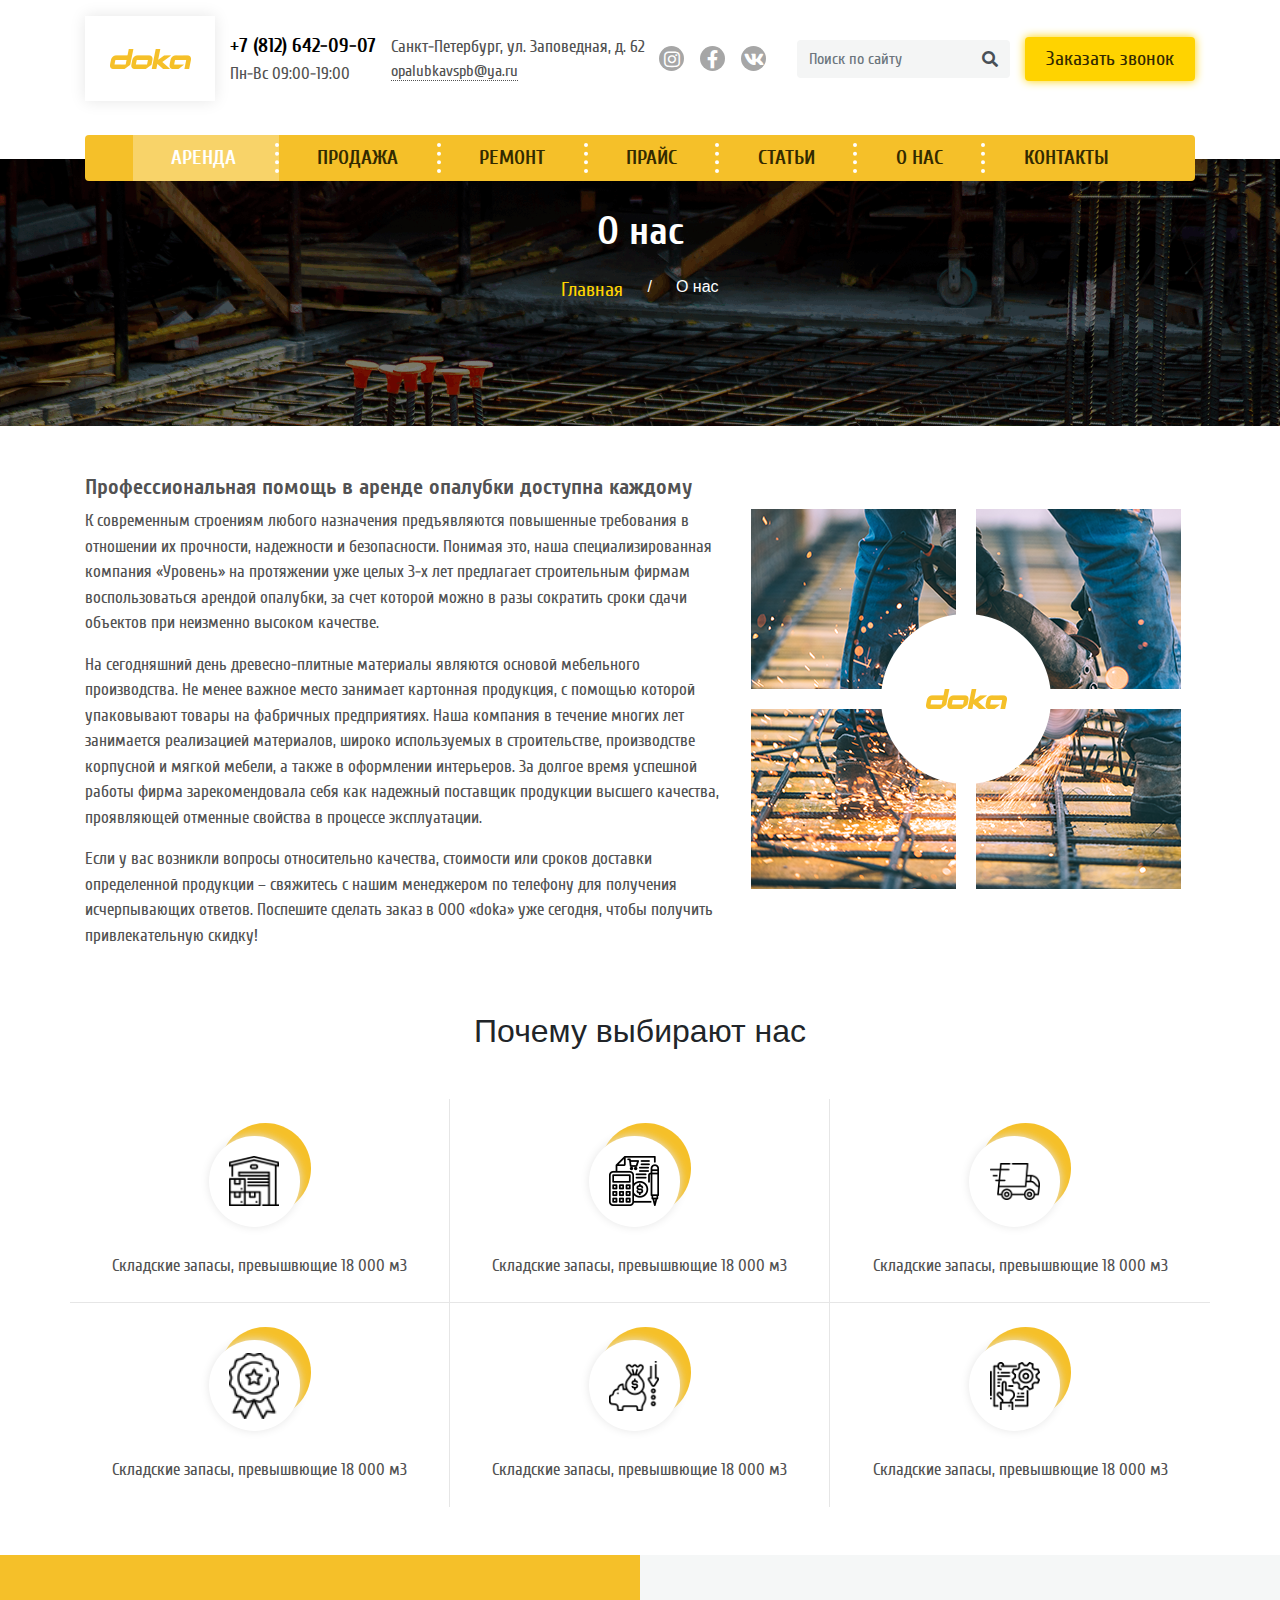
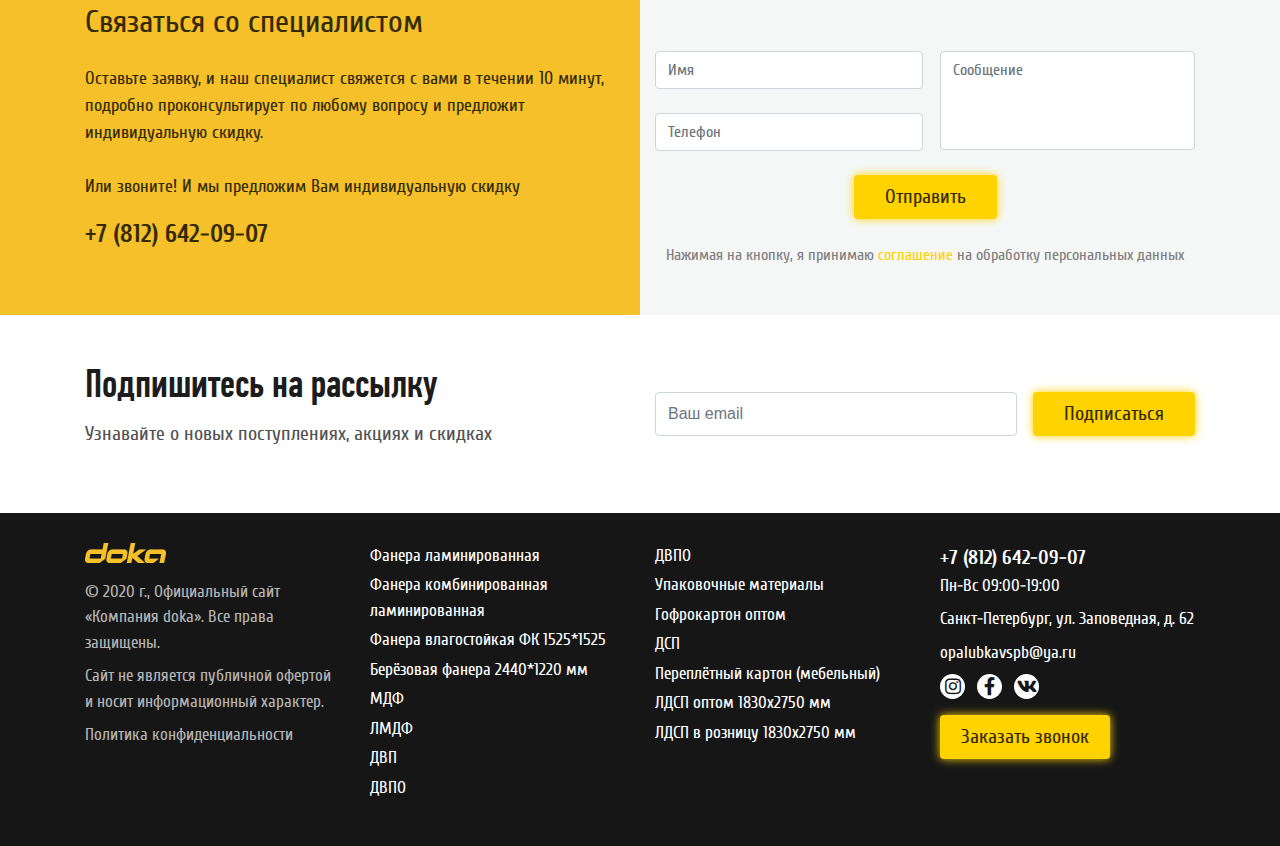
==== commit 36500f49: "arenda 0.9v" ====
--- a/about_us.html
+++ b/about_us.html
@@ -257,9 +257,6 @@
                         <input name="email" type="email" class="form-control rounded" id="email" placeholder="Ваш email">
                         <button type="submit" class="btn btn-subscribe ml-3">Подписаться</button>
                     </div>
-                    <div class="form-group">
-
-                    </div>
                 </form>
             </div>
         </div>
--- a/css/media.css
+++ b/css/media.css
@@ -19,6 +19,9 @@
         border-right: 1px solid #e6e6e6!important;
         border-bottom: 1px solid #e6e6e6!important;
     }
+    .arenda-item{
+        max-width:290px;
+    }
 }
 
 /**/
@@ -29,9 +32,12 @@
 
 
 }
-@media (max-width: 990px) {
+@media (max-width: 992px) {
     header .navbar {
         background-color: #F6C02A;
+    }
+    .arenda-item{
+        max-width: 215px;
     }
 }
 /*
@@ -56,6 +62,9 @@
         background: linear-gradient(to bottom, #F5C029 50%, #F5F7F7 50%);
 
     }
+    .arenda-item{
+        max-width: none!important;
+    }
 
 }
 
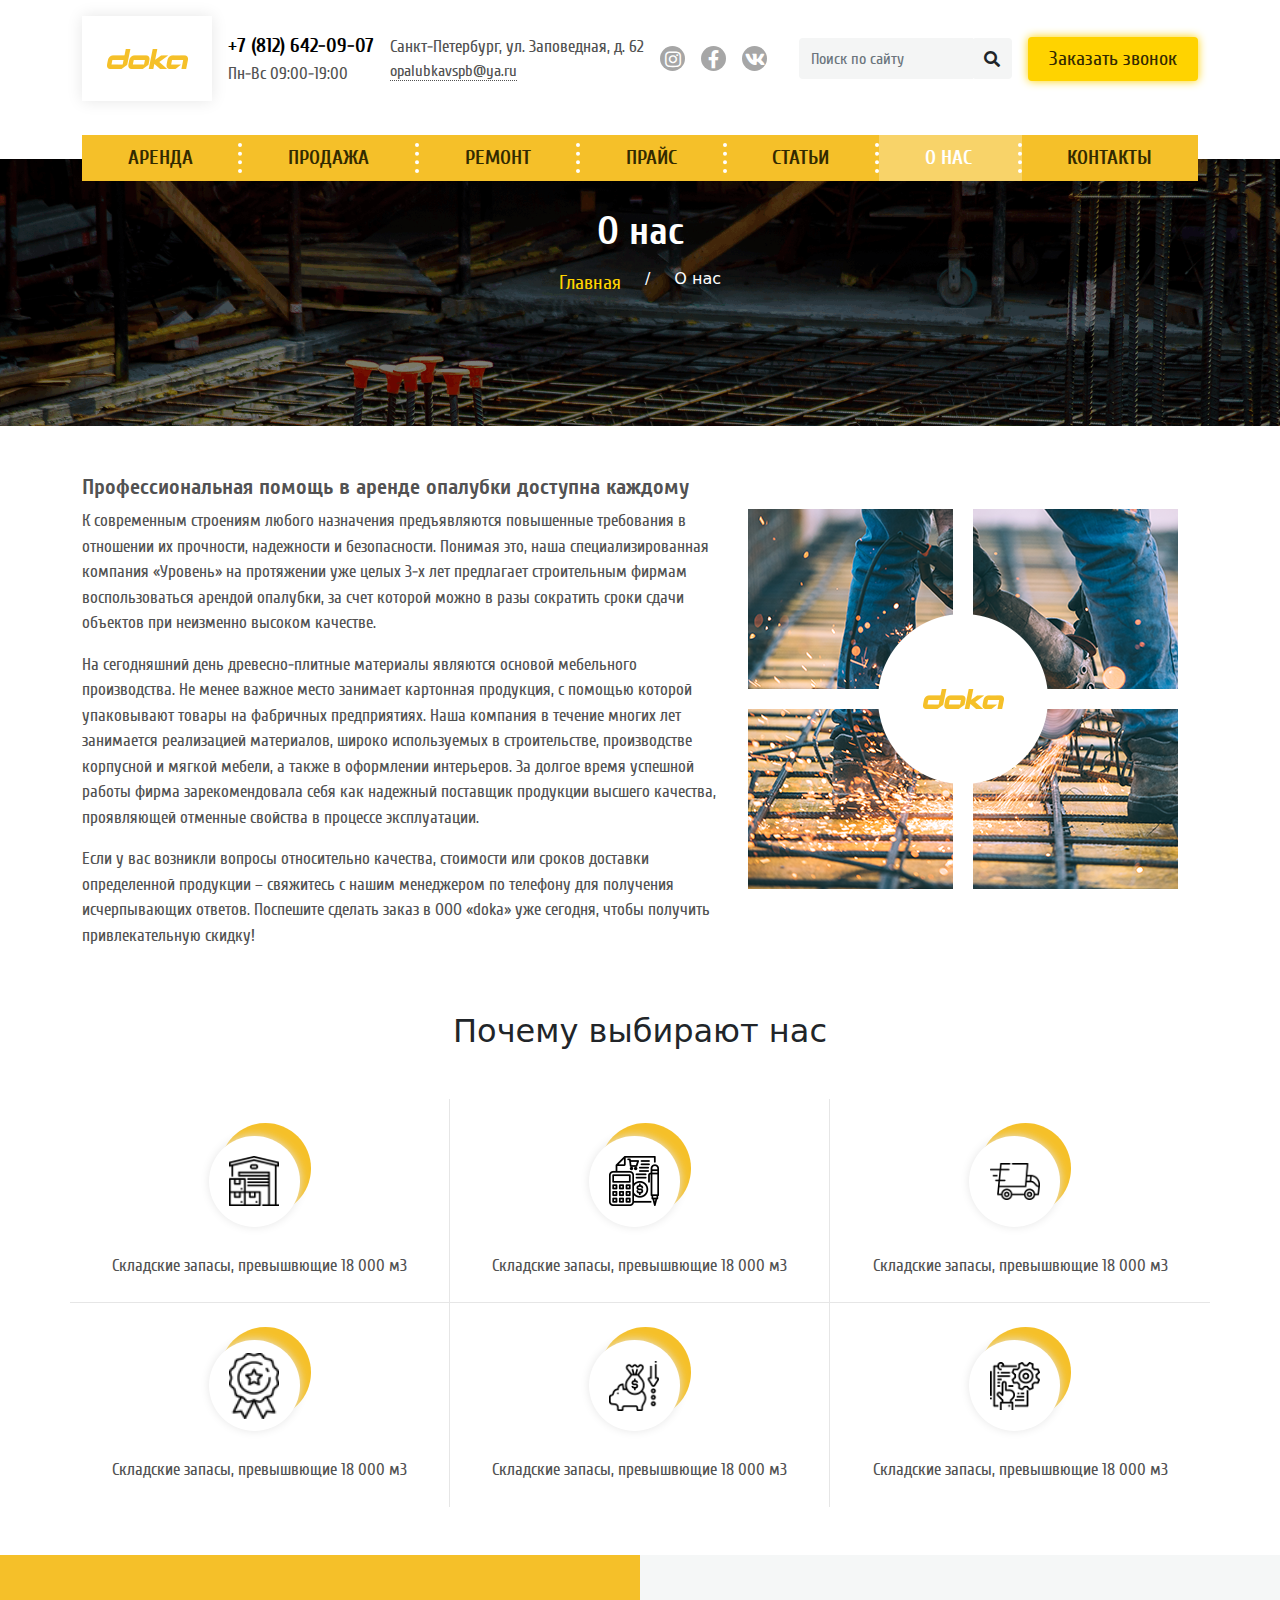
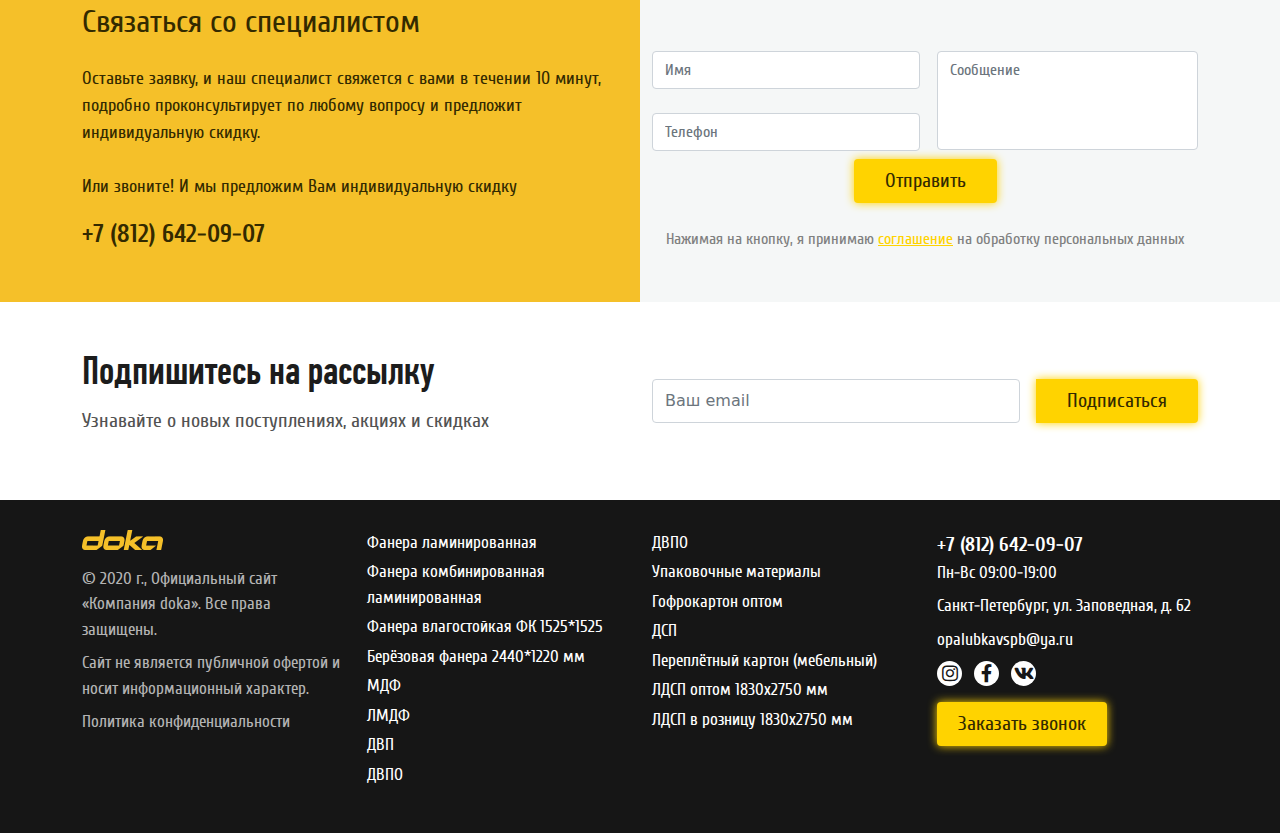
==== commit ef5e0e61: "doka-v_1.8" ====
--- a/about_us.html
+++ b/about_us.html
@@ -23,26 +23,26 @@
 <header>
     <div class="container">
         <div class="d-flex justify-content-between flex-wrap flex-row flex-column flex-xl-row flex-lg-row flex-md-row mb-5 pt-3">
-            <div class="header-inner-logo mb-2">
+            <a class="header-inner-logo mb-2" href="#">
                 <img src="img/header-logo-inner.png" alt="logo" class="img-fluid mx-auto d-block">
-            </div>
+            </a>
             <div class="align-self-center mb-2">
                 <a href="tel:+7 (812) 642-09-07" class="number-head text-decoration-none">+7 (812) 642-09-07</a>
-                <p class="mb-0 text-center text-xl-left text-lg-left text-md-left">Пн-Вс 09:00-19:00</p>
-            </div>
-            <div class="align-self-center mb-2 text-center text-xl-left text-lg-left text-md-left">
+                <p class="mb-0 text-center text-xl-start text-lg-start text-md-start">Пн-Вс 09:00-19:00</p>
+            </div>
+            <div class="align-self-center mb-2 text-center text-xl-start text-lg-start text-md-start">
                 <p class="mb-0 ">Санкт-Петербург, ул. Заповедная, д. 62</p>
                 <a href="mailto:opalubkavspb@ya.ru" class="link-grey-header-dots mt-1">opalubkavspb@ya.ru</a>
             </div>
             <div class="align-self-center mb-2">
                 <ul class="list-unstyled list-inline d-flex align-items-center mb-0 flex-grow-1 flex-shrink-1  justify-content-xl-end justify-content-lg-end">
-                    <li class="list-inline-item header-inner-social-links d-flex align-items-center justify-content-center mr-3">
+                    <li class="list-inline-item header-inner-social-links d-flex align-items-center justify-content-center me-3">
                         <a href="#"><i class="fab fa-instagram "></i></a>
                     </li>
-                    <li class="list-inline-item header-inner-social-links d-flex align-items-center justify-content-center mr-3">
+                    <li class="list-inline-item header-inner-social-links d-flex align-items-center justify-content-center me-3">
                         <a href="#"><i class="fab fa-facebook-f "></i></a>
                     </li>
-                    <li class="list-inline-item header-inner-social-links d-flex align-items-center justify-content-center mr-3">
+                    <li class="list-inline-item header-inner-social-links d-flex align-items-center justify-content-center me-3">
                         <a href="#"><i class="fab fa-vk "></i></a>
                     </li>
                 </ul>
@@ -60,7 +60,7 @@
                 </form>
             </div>
             <div class="align-self-center mb-2">
-                <button class="btn btn-get-call ml-lg-auto float-lg-right float-md-none float-sm-none float-xs-none" >
+                <button class="btn btn-get-call ms-lg-auto float-lg-end float-md-none float-sm-none float-xs-none" >
                     Заказать звонок
                 </button>
             </div>
@@ -71,22 +71,22 @@
                     <i class="fas fa-bars"></i>
                 </button>
                 <ul class="nav collapse navbar-collapse " id="navbarTogglerHeader3">
+                    <li class="nav-item pt-2 pb-2">
+                        <a href="#" class="nav-link mx-auto p-0">Аренда</a>
+                    </li>
+                    <li class="nav-item pt-2 pb-2">
+                        <a href="#" class="nav-link mx-auto p-0">Продажа</a>
+                    </li>
+                    <li class="nav-item pt-2 pb-2">
+                        <a href="#" class="nav-link mx-auto p-0">Ремонт</a>
+                    </li>
+                    <li class="nav-item pt-2 pb-2">
+                        <a href="#" class="nav-link mx-auto p-0">Прайс</a>
+                    </li>
+                    <li class="nav-item pt-2 pb-2">
+                        <a href="#" class="nav-link mx-auto p-0">Статьи</a>
+                    </li>
                     <li class="nav-item pt-2 pb-2 active">
-                        <a href="#" class="nav-link mx-auto p-0">Аренда</a>
-                    </li>
-                    <li class="nav-item pt-2 pb-2">
-                        <a href="#" class="nav-link mx-auto p-0">Продажа</a>
-                    </li>
-                    <li class="nav-item pt-2 pb-2">
-                        <a href="#" class="nav-link mx-auto p-0">Ремонт</a>
-                    </li>
-                    <li class="nav-item pt-2 pb-2">
-                        <a href="#" class="nav-link mx-auto p-0">Прайс</a>
-                    </li>
-                    <li class="nav-item pt-2 pb-2">
-                        <a href="#" class="nav-link mx-auto p-0">Статьи</a>
-                    </li>
-                    <li class="nav-item pt-2 pb-2">
                         <a href="#" class="nav-link mx-auto p-0">О нас</a>
                     </li>
                     <li class="nav-item pt-2 pb-2">
@@ -103,7 +103,7 @@
     <div class="container">
         <h2 class="text-center pt-5">О нас</h2>
         <ol class="breadcrumb justify-content-center breadcrumb-banner">
-            <li class="breadcrumb-item mr-3"><a href="#">Главная</a></li>
+            <li class="breadcrumb-item me-3"><a href="#">Главная</a></li>
             <li class="breadcrumb-item active">О нас</li>
         </ol>
     </div>
@@ -255,7 +255,7 @@
                 <form action="/" class="form">
                     <div class="input-group">
                         <input name="email" type="email" class="form-control rounded" id="email" placeholder="Ваш email">
-                        <button type="submit" class="btn btn-subscribe ml-3">Подписаться</button>
+                        <button type="submit" class="btn btn-subscribe ms-3">Подписаться</button>
                     </div>
                 </form>
             </div>
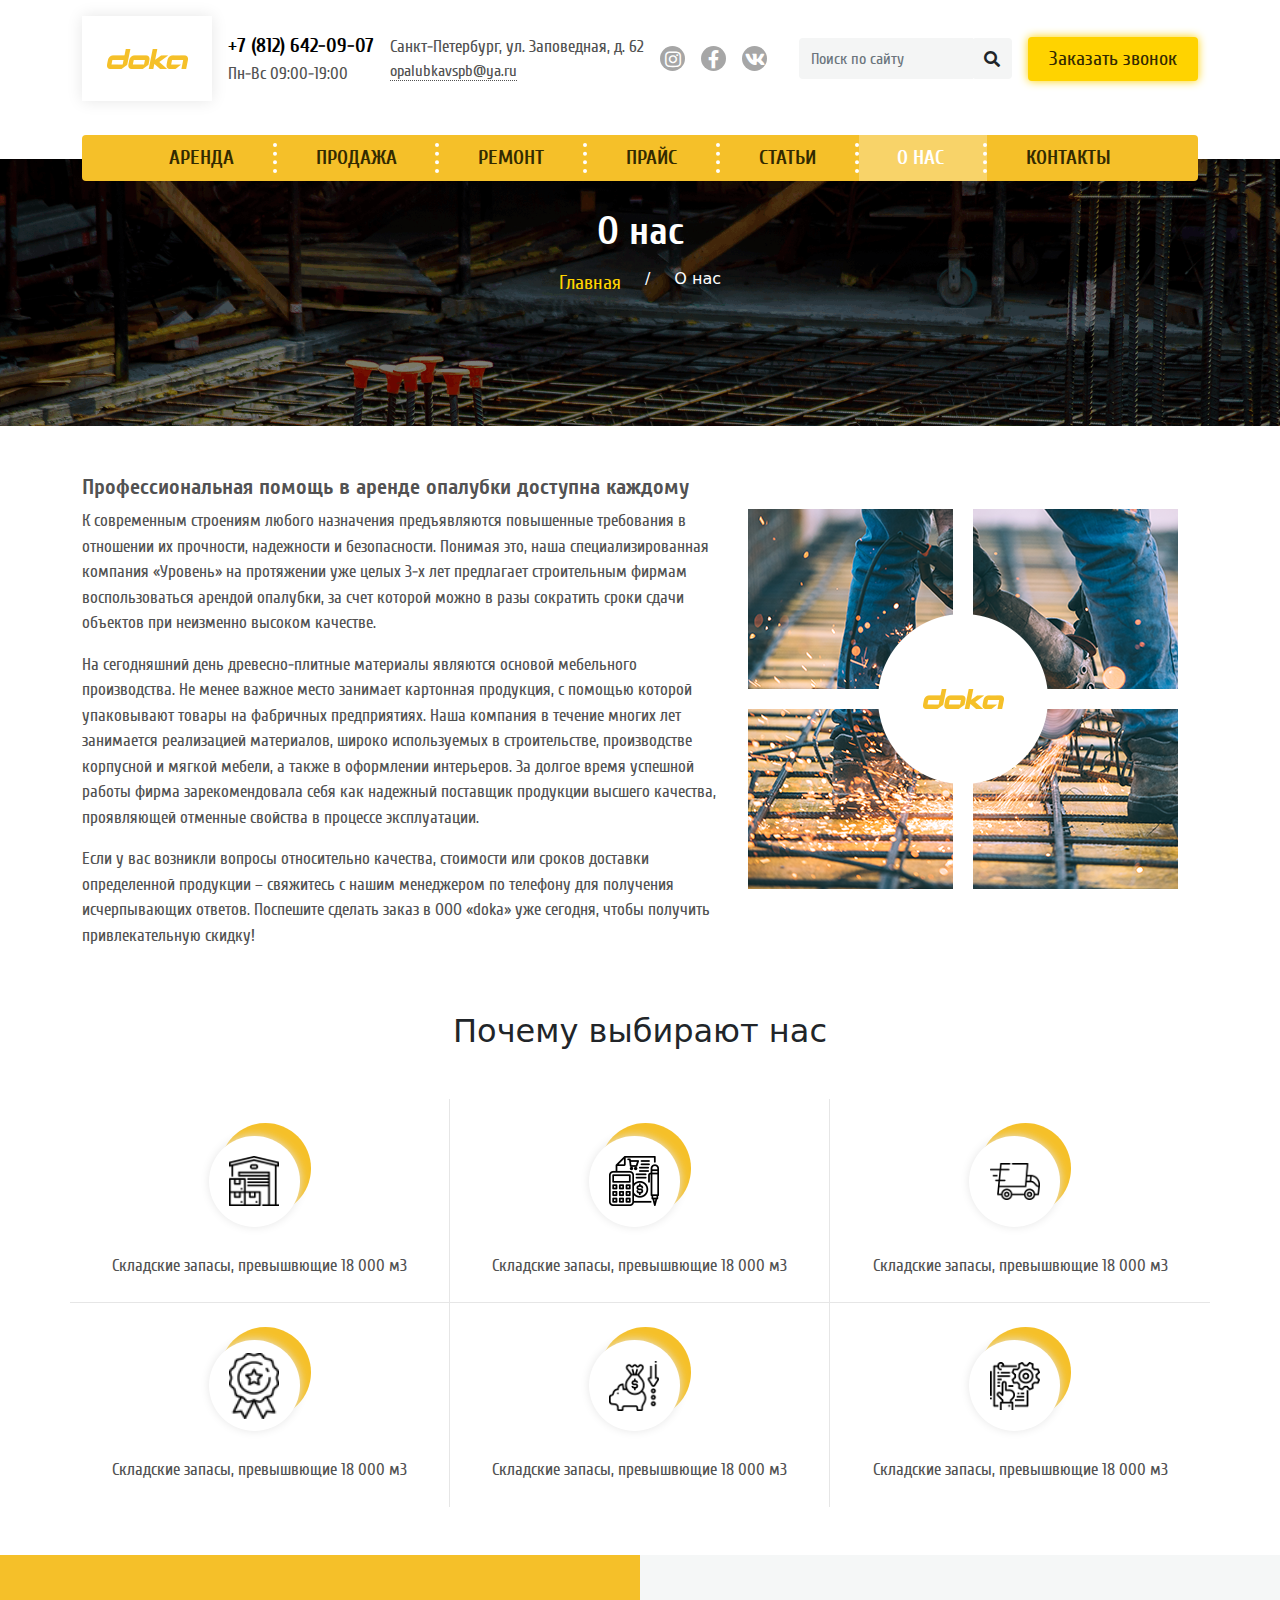
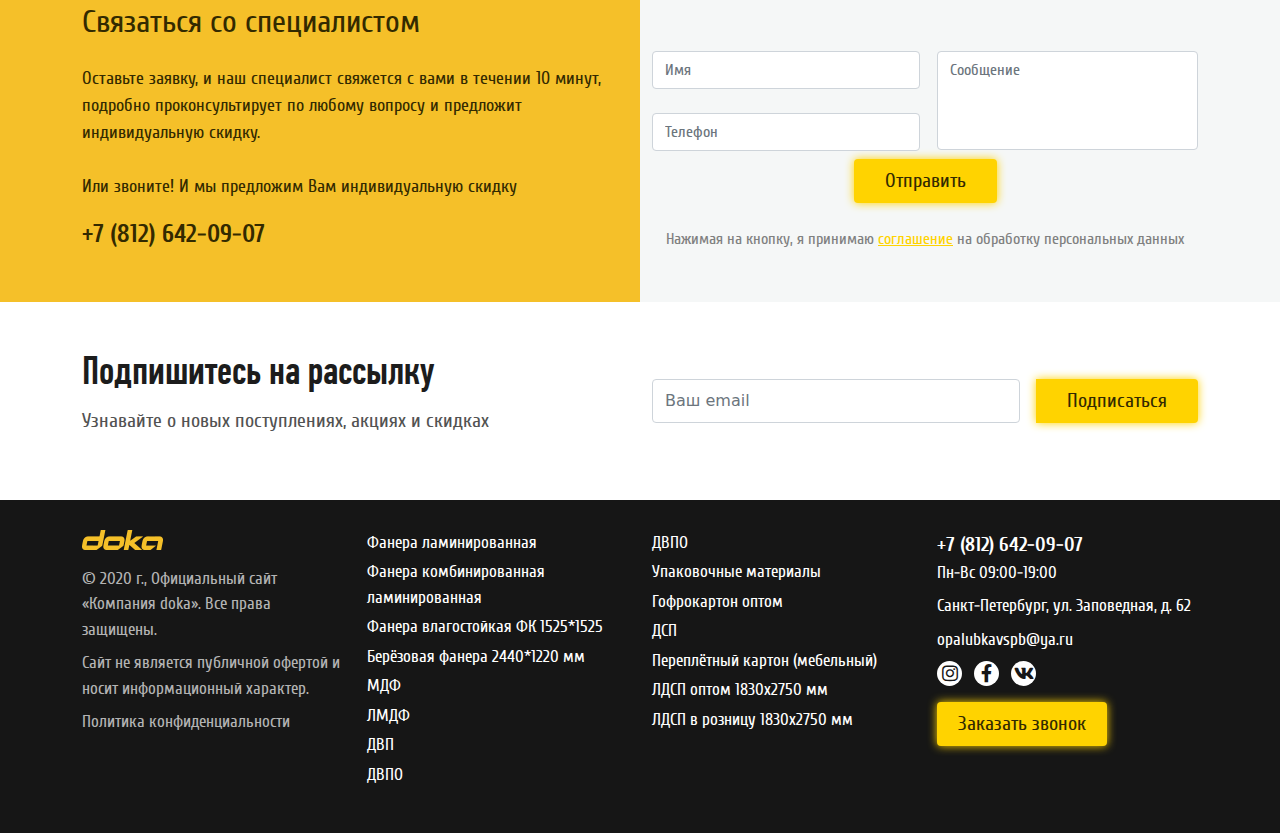
==== commit 1c1afcb3: "doka-v_1.9" ====
--- a/about_us.html
+++ b/about_us.html
@@ -66,10 +66,13 @@
             </div>
         </div>
         <div class="nav-wrap rounded">
-            <nav class="navbar-expand-md top-menu rounded justify-content-around pl-5 pr-5">
-                <button class="navbar-toggler" type="button" data-toggle="collapse" data-target="#navbarTogglerHeader3" aria-controls="navbarTogglerHeader3" aria-expanded="false" aria-label="Toggle navigation">
-                    <i class="fas fa-bars"></i>
-                </button>
+            <nav class="navbar-expand-md top-menu rounded justify-content-around ps-5 pe-5">
+                <div class="navbar-header">
+                    <button class="navbar-toggler" type="button" data-toggle="collapse" data-target="#navbarTogglerHeader3" aria-controls="navbarTogglerHeader3" aria-expanded="false" aria-label="Toggle navigation">
+                        <i class="fas fa-bars"></i>
+                    </button>
+                    <a class="navbar-brand d-inline-block d-xl-none d-lg-none d-md-none" href="#">Menu</a>
+                </div>
                 <ul class="nav collapse navbar-collapse " id="navbarTogglerHeader3">
                     <li class="nav-item pt-2 pb-2">
                         <a href="#" class="nav-link mx-auto p-0">Аренда</a>
--- a/css/text1.css
+++ b/css/text1.css
@@ -9,7 +9,7 @@
 .text p{
     font-family: 'Cuprum';
     font-style: normal;
-    font-weight: 500;
+    font-weight: normal;
     font-size: 17px;
     color: #525252;
 }
@@ -27,4 +27,12 @@
 }
 .text ul,ol,dl{
     line-height: 2;
+}
+/*Text-2*/
+.section-text-2 a{
+    font-family: 'Cuprum';
+    font-style: normal;
+    font-weight: bold;
+    font-size: 17px;
+    color: #f3bf29;
 }--- a/css/media.css
+++ b/css/media.css
@@ -35,6 +35,12 @@
 @media (max-width: 992px) {
     header .navbar {
         background-color: #F6C02A;
+    }
+    .navbar-nav > .active > a{
+        color: white;
+    }
+    a.nav-link.active{
+        color: white;
     }
     .arenda-item{
         max-width: 215px;
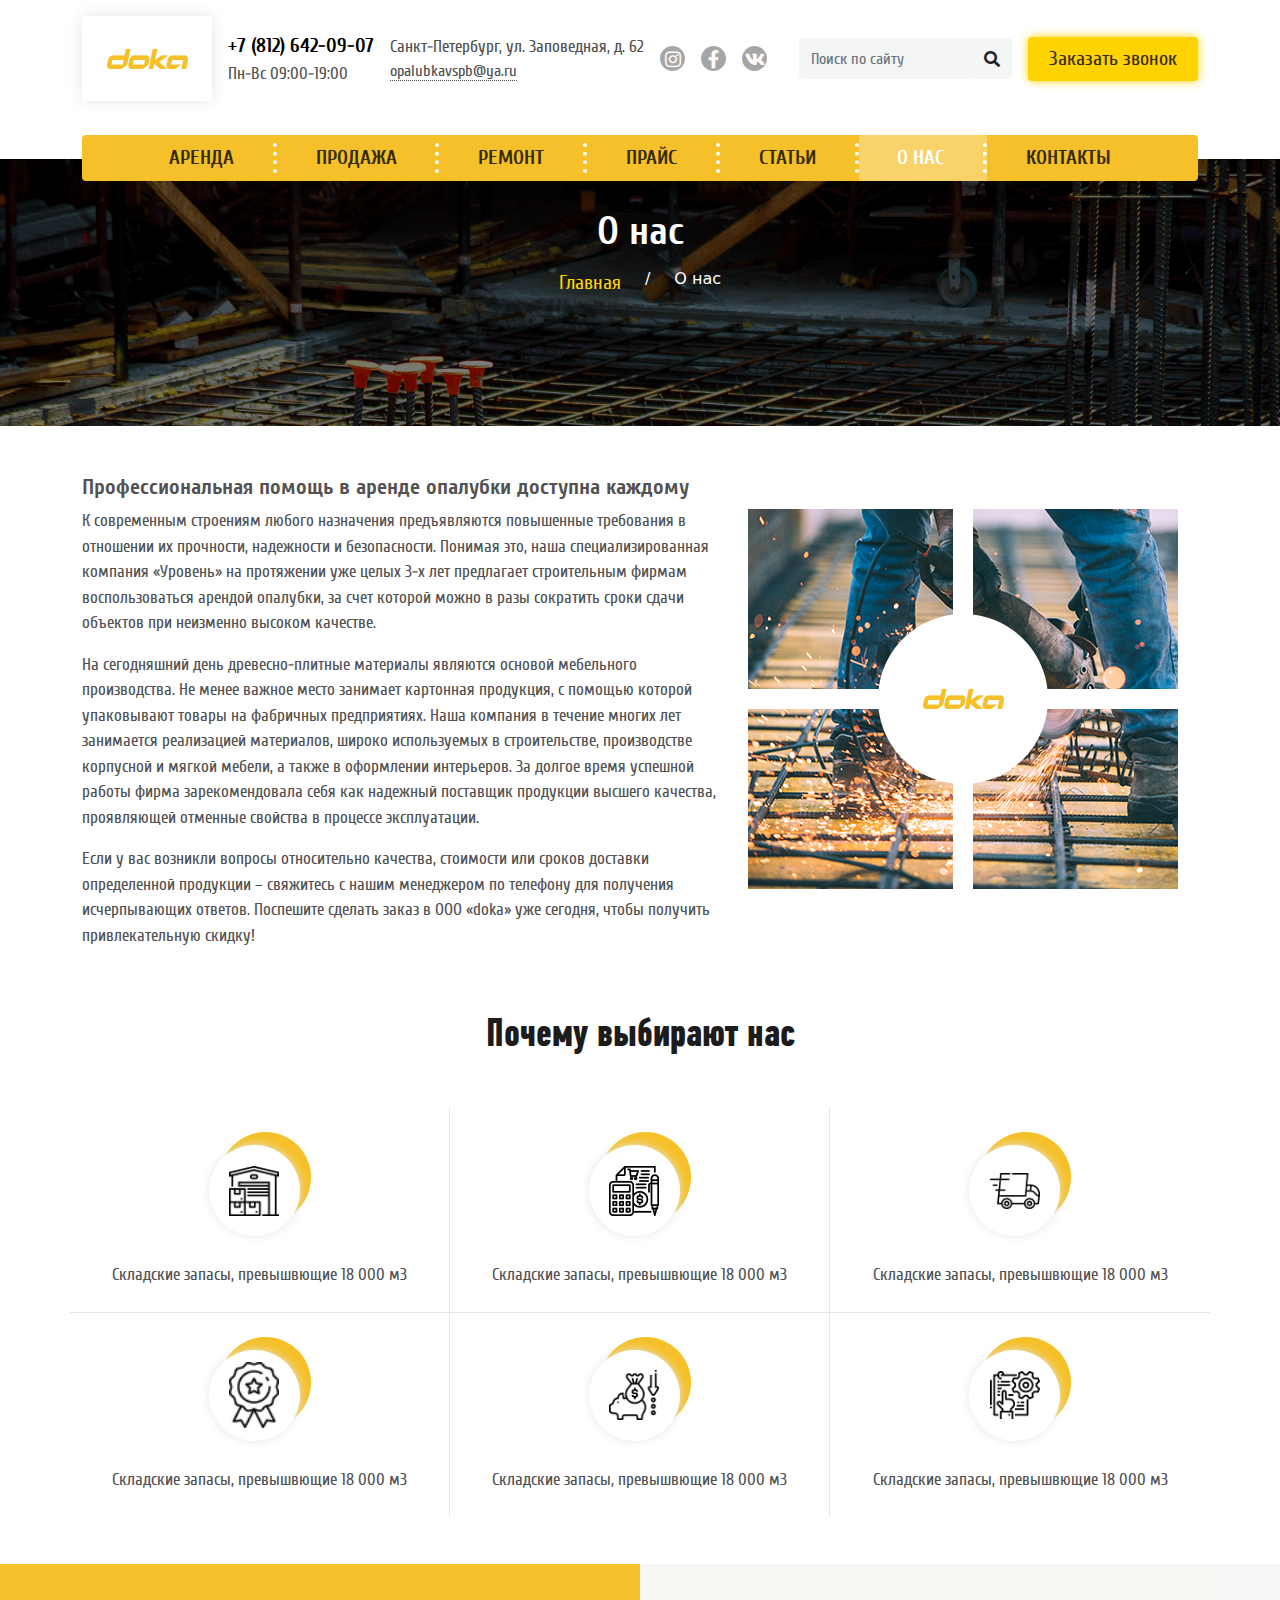
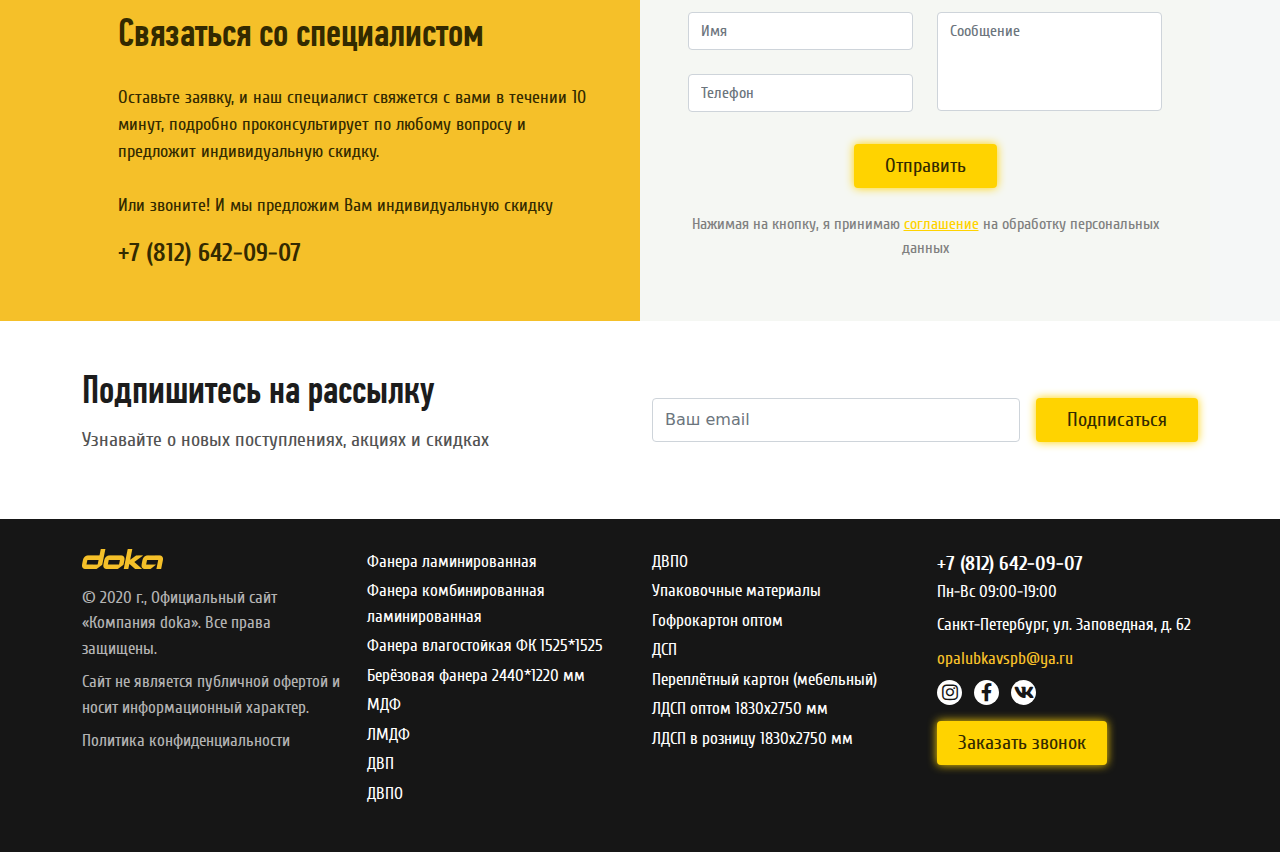
==== commit 48121c53: "doka 2.0" ====
--- a/about_us.html
+++ b/about_us.html
@@ -9,8 +9,10 @@
     <link rel="stylesheet" href="css/font-awesome.css">
     <link rel="stylesheet" href="css/inner-header.css">
     <link rel="stylesheet" href="css/banner-inner.css">
+    <link rel="stylesheet" href="css/general.css">
     <link rel="stylesheet" href="css/text1.css">
     <link rel="stylesheet" href="css/icons.css">
+    <link rel="stylesheet" href="css/popupForm.css">
     <link rel="stylesheet" href="css/contact-form.css">
     <link rel="stylesheet" href="css/subscribe.css">
     <link rel="stylesheet" href="css/footer.css">
@@ -20,6 +22,30 @@
     <script src="https://cdnjs.cloudflare.com/ajax/libs/popper.js/1.14.3/umd/popper.min.js" integrity="sha384-ZMP7rVo3mIykV+2+9J3UJ46jBk0WLaUAdn689aCwoqbBJiSnjAK/l8WvCWPIPm49" crossorigin="anonymous"></script>
 </head>
 <body>
+<!--Popup-->
+<div class="modal fade" id="popupForm" tabindex="-1" aria-labelledby="popupFormLabel" aria-hidden="true">
+    <div class="modal-dialog">
+        <div class="modal-content">
+            <button type="button" class="btn-close d-flex align-self-end justify-content-end" data-bs-dismiss="modal" aria-label="Close"><i class="far fa-times"></i></button>
+            <div class="modal-body p-5 pt-0" id="popupForm-content">
+                <form action="/action_page.php" class="p-5 pt-5" id="popupForm-form">
+                    <h2 class="text-center mb-4">Обратный звонок</h2>
+                    <div class="form-group mb-4">
+                        <input type="text" class="form-control" id="popup-name" placeholder="Имя">
+                    </div>
+                    <div class="form-group mb-4">
+                        <input type="text" class="form-control" id="popup-phone" placeholder="Телефон">
+                    </div>
+                    <div class="form-group mb-4">
+                        <textarea class="form-control" id="popup-comment" rows="3" placeholder="Сообщение"></textarea>
+                    </div>
+                    <button type="submit" class="btn btn-popup d-block mx-auto mt-2 mb-4" onsubmit="return false">Отправить</button>
+                </form>
+            </div>
+        </div>
+    </div>
+</div>
+<!--Popup-->
 <header>
     <div class="container">
         <div class="d-flex justify-content-between flex-wrap flex-row flex-column flex-xl-row flex-lg-row flex-md-row mb-5 pt-3">
@@ -60,7 +86,7 @@
                 </form>
             </div>
             <div class="align-self-center mb-2">
-                <button class="btn btn-get-call ms-lg-auto float-lg-end float-md-none float-sm-none float-xs-none" >
+                <button class="btn btn-get-call ms-lg-auto float-lg-end float-md-none float-sm-none float-xs-none" data-bs-toggle="modal" data-bs-target="#popupForm">
                     Заказать звонок
                 </button>
             </div>
@@ -68,10 +94,10 @@
         <div class="nav-wrap rounded">
             <nav class="navbar-expand-md top-menu rounded justify-content-around ps-5 pe-5">
                 <div class="navbar-header">
-                    <button class="navbar-toggler" type="button" data-toggle="collapse" data-target="#navbarTogglerHeader3" aria-controls="navbarTogglerHeader3" aria-expanded="false" aria-label="Toggle navigation">
+                    <button class="navbar-toggler" type="button" data-bs-toggle="collapse" data-bs-target="#navbarTogglerHeader3" aria-controls="navbarTogglerHeader3" aria-expanded="false" aria-label="Toggle navigation">
                         <i class="fas fa-bars"></i>
                     </button>
-                    <a class="navbar-brand d-inline-block d-xl-none d-lg-none d-md-none" href="#">Menu</a>
+                    <a class="navbar-brand d-inline-block d-xl-none d-lg-none d-md-none" href="#">Меню</a>
                 </div>
                 <ul class="nav collapse navbar-collapse " id="navbarTogglerHeader3">
                     <li class="nav-item pt-2 pb-2">
@@ -125,7 +151,7 @@
                 <p>Если у вас возникли вопросы относительно качества, стоимости или сроков доставки определенной продукции – свяжитесь с нашим менеджером по телефону для получения исчерпывающих ответов. Поспешите сделать заказ в ООО «doka» уже сегодня, чтобы получить привлекательную скидку!</p>
             </div>
             <div class="col-xl-5">
-                <img src="img/text2.png" alt="doka" class="img-fluid">
+                <img src="img/text2.png" alt="doka" class="img-fluid mx-auto mx-lg-0 mx-xl-0 d-block">
             </div>
         </div>
     </div>
@@ -210,7 +236,7 @@
 <section class="section-contact-form">
     <div class="container">
         <div class="row">
-            <div class="col-xl-6 col-lg-6 col-md-6 col-sm-12 cf-yellow">
+            <div class="col-xl-6 col-lg-6 col-md-6 col-sm-12 cf-yellow ps-sm-5 ps-xs-5 pe-sm-5 pe-xs-5" style="background-color: #F5C029">
                 <h2 class="mt-5 mb-4">Связаться со специалистом</h2>
                 <p class="mb-3">Оставьте  заявку, и наш специалист свяжется с вами в течении 10 минут, подробно проконсультирует по любому вопросу и предложит индивидуальную скидку.
                     <br><br>
@@ -218,20 +244,20 @@
                 </p>
                 <p class="mb-5"><b>+7 (812) 642-09-07</b></p>
             </div>
-            <div class="col-xl-6 col-lg-6 col-md-6 col-sm-12 cf-white  mt-sm-5 mt-xs-5">
+            <div class="col-xl-6 col-lg-6 col-md-6 col-sm-12 cf-white  mt-sm-0 mt-xs-0 ps-sm-5 ps-xs-5 pe-sm-5 pe-xs-5" style="background-color: #F5F7F3">
                 <form action="/action_page.php" class="mt-5 mb-5">
                     <div class="row justify-content-around">
                         <div class="col-xl-6">
                             <div class="form-group mb-4">
                                 <input type="text" class="form-control" id="name" placeholder="Имя">
                             </div>
-                            <div class="form-group mt-4">
+                            <div class="form-group mt-4 mb-4">
                                 <input type="text" class="form-control" id="phone" placeholder="Телефон">
                             </div>
                         </div>
                         <div class="col-xl-6">
                             <div class="form-group">
-                                <textarea class="form-control" id="comment" rows="3" placeholder="Сообщение"></textarea>
+                                <textarea class="form-control mb-4" id="comment" rows="3" placeholder="Сообщение"></textarea>
                             </div>
                         </div>
                     </div>
@@ -257,8 +283,9 @@
             <div class="col-xl-6  align-self-center">
                 <form action="/" class="form">
                     <div class="input-group">
+
                         <input name="email" type="email" class="form-control rounded" id="email" placeholder="Ваш email">
-                        <button type="submit" class="btn btn-subscribe ms-3">Подписаться</button>
+                        <button type="submit" class="btn btn-subscribe ms-3 rounded">Подписаться</button>
                     </div>
                 </form>
             </div>
@@ -351,7 +378,7 @@
                     </li>
                 </ul>
                 <p>
-                    <button class="btn btn-get-call">
+                    <button class="btn btn-get-call" data-bs-toggle="modal" data-bs-target="#popupForm">
                         Заказать звонок
                     </button>
                 </p>
@@ -367,5 +394,6 @@
 <script type="application/javascript" src="js/slick-sliders.js"></script>
 <script type="application/javascript" src="js/fieldsets.js"></script>
 <script type="application/javascript" src="js/nav-concat.js"></script>
+<script type="application/javascript" src="js/popupForm.js"></script>
 </body>
 </html>--- a/css/banner-inner.css
+++ b/css/banner-inner.css
@@ -2,6 +2,7 @@
 
 .section-banner-inner {
     min-height: 267px;
+    z-index: -1;
 }
 .section-banner-inner::after{
     z-index: -1;
--- a/css/general.css
+++ b/css/general.css
@@ -0,0 +1,59 @@
+h1{
+    font-family: 'PF Din Text Comp Pro';
+    font-size: 50px;
+    font-weight: bold;
+    font-style: normal;
+    color: white;
+    overflow-wrap: break-word;
+    letter-spacing: 4px;
+}
+h2{
+    font-family: 'PF Din Text Comp Pro';
+    font-size: 40px;
+    font-weight: bold;
+    font-style: normal;
+    color:#1C1C1C;
+    overflow-wrap: break-word;
+}
+.bordered{
+    border: 25px solid #ECECEC;
+}
+.bordered-small{
+    border: 15px solid #ECECEC;
+}
+
+/*Tag a*/
+a:hover{
+    transition-duration: 0.7s;
+}
+button:hover{
+    transition-duration: 0.4s;
+}
+
+.yellow-to-white a{
+    color: #F6C02A;
+}
+.yellow-to-white a:hover{
+    color: white;
+}
+.white-to-yellow a{
+    color: white;
+}
+.white-to-yellow a:hover{
+    color: #F6C02A;
+}
+.btn:hover{
+    box-shadow: 0 0 0px #FFD300;
+    background: #F6C02A;
+    color: white;
+}
+.btn.focus{
+    box-shadow: 0 0 0px #FFD300;
+    background: #F6C02A;
+    color: white;
+}
+.btn:focus{
+    box-shadow: 0 0 0px #FFD300;
+    background: #F6C02A;
+    color: white;
+}
--- a/css/popupForm.css
+++ b/css/popupForm.css
@@ -0,0 +1,41 @@
+/*Popup*/
+#popupForm{
+    font-family: 'Cuprum';
+    font-style: normal;
+    font-weight: normal;
+}
+#popupForm .modal-content{
+    background-color: transparent;
+    border-color: transparent;
+}
+#popupForm .modal-header{
+    border-color: transparent;
+
+}
+#popupForm .modal-body form{
+    background-color: white;
+}
+#popupForm p{
+    font-family: 'PF Din Text Comp Pro';
+    font-weight: 300;
+    font-style: normal;
+    color: #332a00;
+    font-size: 20px;
+}
+#popupForm .btn-close{
+    background: none;
+    color: white;
+    font-size: 30px;
+    opacity: 1;
+}
+.btn-popup{
+    font-family: 'Cuprum';
+    font-style: normal;
+    font-weight: normal;
+    font-size: 20px;
+    color: #332A00;
+    max-width: 206px;
+    background-color: #FFD300;
+    padding-left: 30px;
+    padding-right: 30px;
+}
--- a/css/contact-form.css
+++ b/css/contact-form.css
@@ -18,7 +18,7 @@
     font-size: 25px;
 }
 .section-contact-form input[type=text]{
-    min-width: 268px;
+    width: 100%;
 }
 .section-contact-form textarea{
     min-height: 99px;
--- a/css/media.css
+++ b/css/media.css
@@ -19,9 +19,9 @@
         border-right: 1px solid #e6e6e6!important;
         border-bottom: 1px solid #e6e6e6!important;
     }
-    .arenda-item{
-        max-width:290px;
-    }
+    /*.arenda-item{*/
+    /*    max-width:290px;*/
+    /*}*/
 }
 
 /**/
@@ -32,7 +32,7 @@
 
 
 }
-@media (max-width: 992px) {
+@media (max-width: 990px) {
     header .navbar {
         background-color: #F6C02A;
     }
@@ -42,9 +42,9 @@
     a.nav-link.active{
         color: white;
     }
-    .arenda-item{
-        max-width: 215px;
-    }
+    /*.arenda-item{*/
+    /*    max-width: 215px;*/
+    /*}*/
 }
 
 /*
@@ -55,7 +55,7 @@
         display: none;
     }
 }
-@media (max-width: 768px) {
+@media (max-width: 767px) {
     section-top-main-block-img{
         left: 0;
         top: 0;
@@ -74,6 +74,7 @@
         background: linear-gradient(to bottom, #F5C029 50%, #F5F7F7 50%);
 
     }
+
     .arenda-item{
         max-width: none!important;
     }
